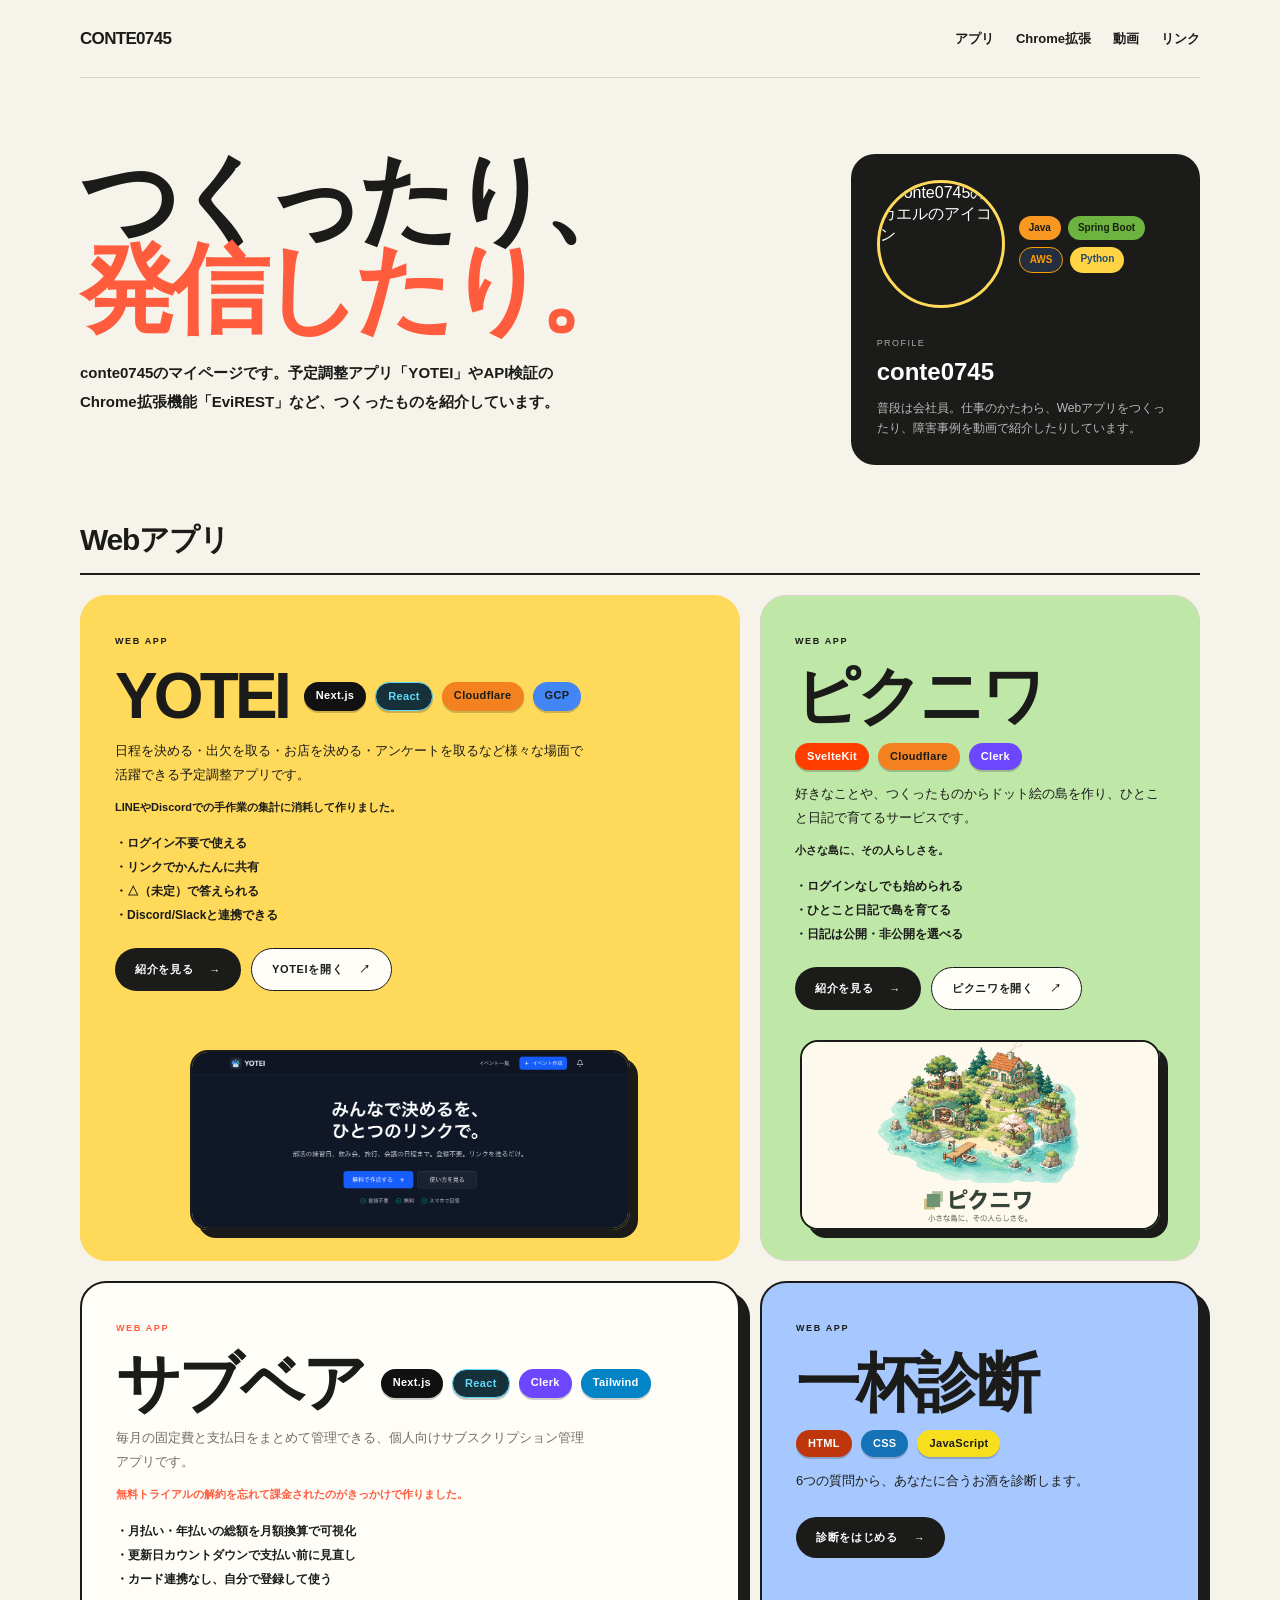
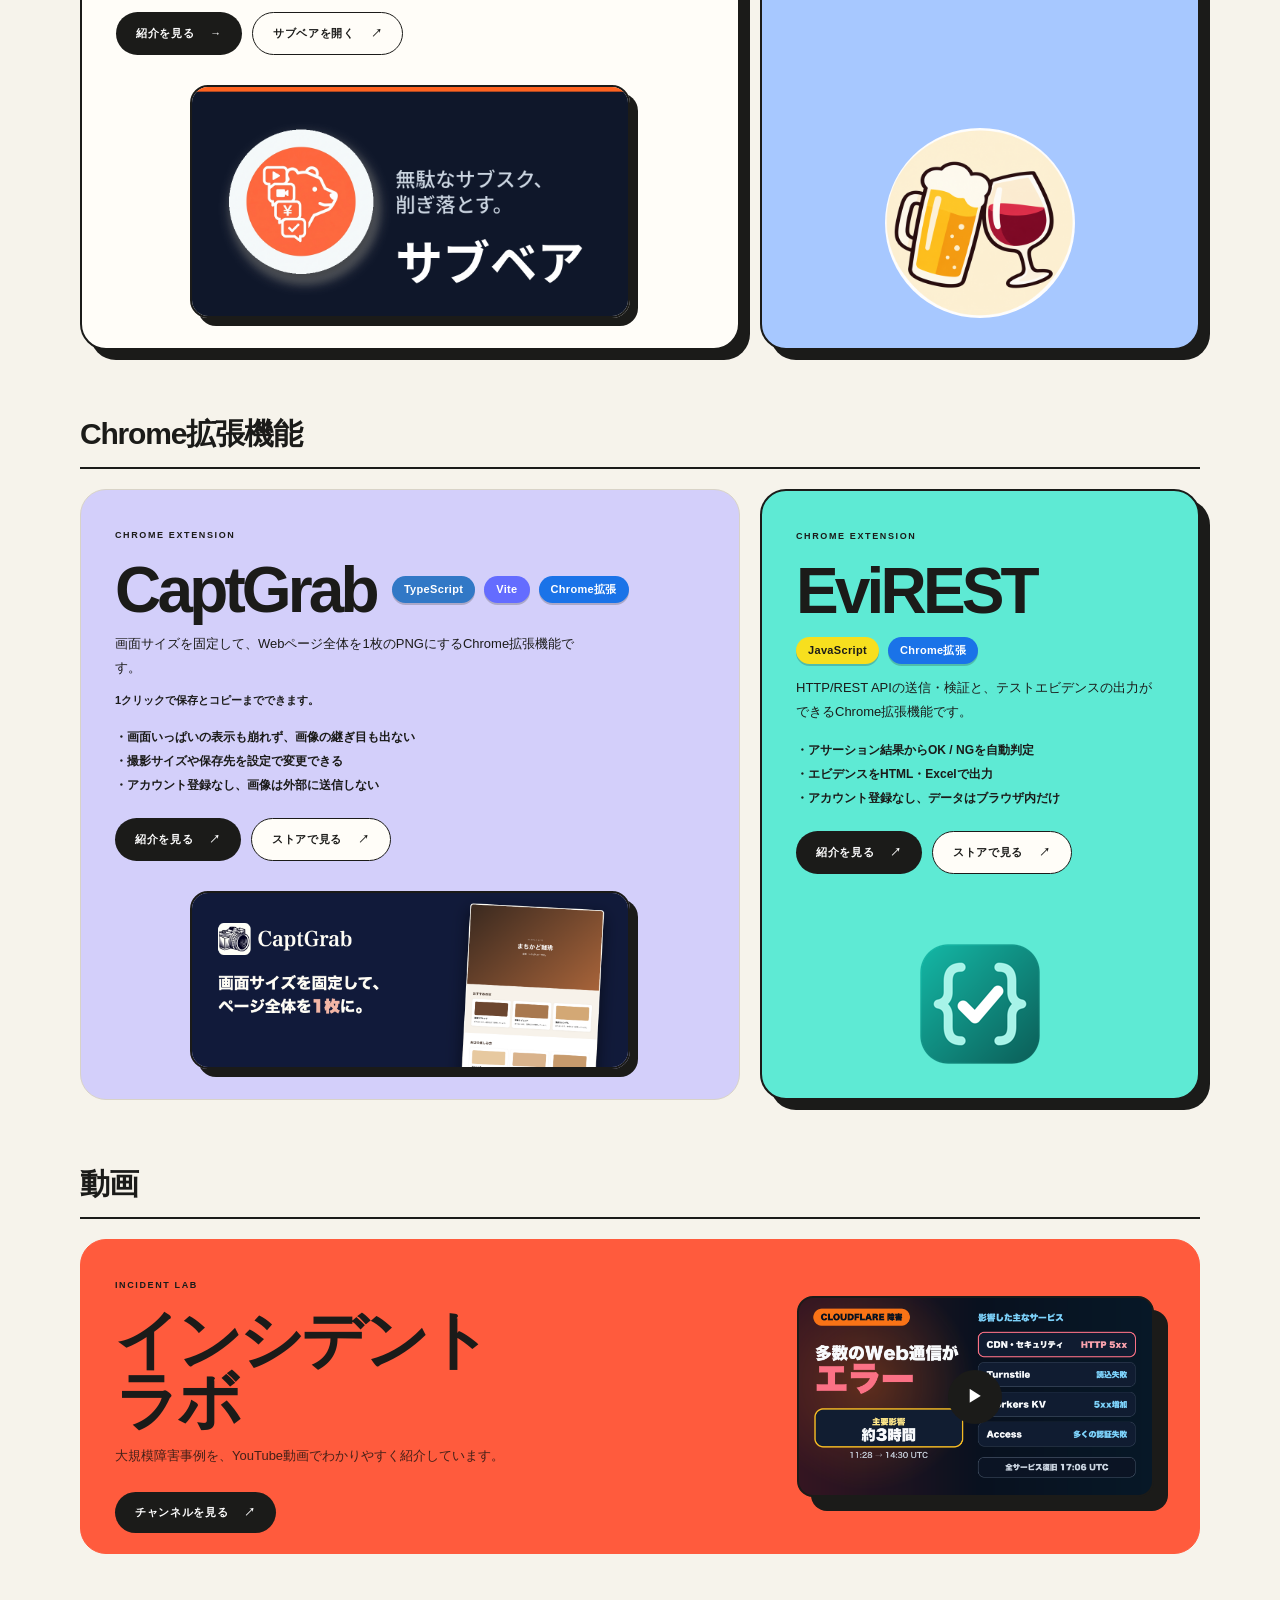
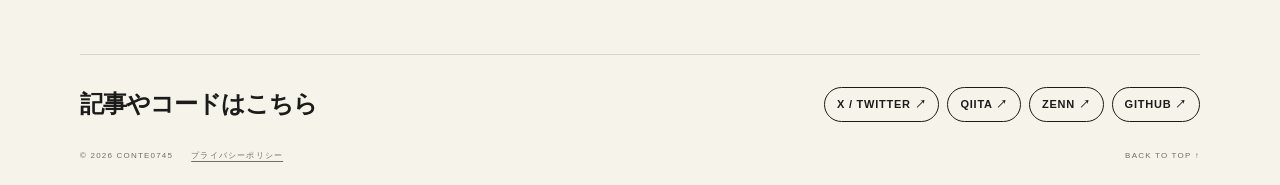
==== index.html @ ca1412e1 "トップページの再構成と紹介ページの追加 - カードを種類別に整理し、カードとバッジをWeb Componentsに変更 - YOTEIとピクニワの紹介ページを追加し、サブベアの紹介ページも書き直し -" ====
<!doctype html>
<html lang="ja">
  <head>
    <!-- Google tag (gtag.js) -->
    <script
      async
      src="https://www.googletagmanager.com/gtag/js?id=G-Y1E1E2FNE5"
    ></script>
    <script>
      window.dataLayer = window.dataLayer || [];
      function gtag() {
        dataLayer.push(arguments);
      }
      gtag("js", new Date());
      gtag("config", "G-Y1E1E2FNE5");
    </script>
    <meta charset="utf-8" />
    <meta name="viewport" content="width=device-width, initial-scale=1" />
    <meta
      name="description"
      content="conte0745のマイページ。予定調整アプリ「YOTEI」やAPI検証のChrome拡張機能「EviREST」など、つくったものを紹介します。"
    />
    <link rel="canonical" href="https://profile.shiftonton.net/" />
    <meta property="og:type" content="website" />
    <meta property="og:site_name" content="conte0745" />
    <meta property="og:locale" content="ja_JP" />
    <meta property="og:url" content="https://profile.shiftonton.net/" />
    <meta property="og:title" content="conte0745 — My Page" />
    <meta
      property="og:description"
      content="conte0745のマイページ。予定調整アプリ「YOTEI」やAPI検証のChrome拡張機能「EviREST」など、つくったものを紹介します。"
    />
    <meta
      property="og:image"
      content="https://profile.shiftonton.net/ogp-profile.png"
    />
    <meta property="og:image:width" content="1200" />
    <meta property="og:image:height" content="630" />
    <meta property="og:image:alt" content="conte0745のプロフィール" />
    <meta name="twitter:card" content="summary_large_image" />
    <link
      rel="icon"
      type="image/png"
      sizes="512x512"
      href="profile-favicon.png?v=20261002"
    />
    <link rel="apple-touch-icon" href="profile-favicon.png?v=20261002" />
    <title>conte0745 — My Page</title>
    <script src="components.js"></script>
    <style>
      :root {
        --bg: #f6f3eb;
        --ink: #1b1b19;
        --sub: #706e67;
        --line: #d8d3c7;
        --red: #ff5b3d;
        --yellow: #ffd95a;
        --blue: #a7c8ff;
        --white: #fffdf8;
        --orange: #ff5b3d;
      }
      * {
        box-sizing: border-box;
      }
      html {
        scroll-behavior: smooth;
      }
      body {
        margin: 0;
        background: var(--bg);
        color: var(--ink);
        font-family:
          Arial, "Hiragino Kaku Gothic ProN", "Yu Gothic", sans-serif;
      }
      a {
        color: inherit;
        text-decoration: none;
      }
      .page {
        width: min(1120px, calc(100% - 40px));
        margin: auto;
      }
      nav {
        height: 78px;
        display: flex;
        align-items: center;
        justify-content: space-between;
        border-bottom: 1px solid var(--line);
      }
      .logo {
        font-size: 17px;
        font-weight: 900;
        letter-spacing: -0.04em;
      }
      .logo i {
        color: var(--red);
        font-style: normal;
      }
      .links {
        display: flex;
        gap: 22px;
        font-size: 13px;
        font-weight: 700;
      }
      .links a:hover {
        color: var(--red);
      }
      .intro {
        display: grid;
        grid-template-columns: 1.35fr 0.65fr;
        gap: 45px;
        padding: 76px 0 55px;
      }
      h1 {
        margin: 0 0 25px;
        font-size: clamp(52px, 8vw, 98px);
        line-height: 0.92;
        letter-spacing: -0.075em;
      }
      h1 span {
        display: block;
        color: var(--red);
      }
      .intro-copy {
        max-width: 520px;
        margin: 0;
        font-size: 15px;
        line-height: 1.9;
        font-weight: 600;
      }
      .profile-card {
        align-self: end;
        padding: 26px;
        background: var(--ink);
        color: white;
        border-radius: 24px;
      }
      .profile-head {
        display: flex;
        align-items: center;
        gap: 14px;
        margin-bottom: 24px;
      }
      .profile-icon {
        display: block;
        flex: 0 0 auto;
        width: 128px;
        aspect-ratio: 1;
        object-fit: cover;
        border: 3px solid var(--yellow);
        border-radius: 50%;
      }
      .profile-card small {
        font-size: 9px;
        letter-spacing: 0.16em;
        color: #aaa;
      }
      .profile-card h2 {
        margin: 8px 0 12px;
        font-size: 24px;
      }
      .profile-card p {
        margin: 0;
        color: #bbb;
        font-size: 12px;
        line-height: 1.7;
      }
      .profile-tech {
        display: flex;
        gap: 7px;
        flex-wrap: wrap;
      }
      .cards {
        display: grid;
        grid-template-columns: 1.2fr 0.8fr;
        gap: 20px;
        padding-bottom: 100px;
      }
      .section-title {
        grid-column: 1 / -1;
        display: flex;
        align-items: baseline;
        gap: 14px;
        flex-wrap: wrap;
        margin-top: 44px;
        padding-bottom: 12px;
        border-bottom: 2px solid var(--ink);
      }
      .section-title:first-child {
        margin-top: 0;
      }
      .section-title h2 {
        margin: 0;
        font-size: clamp(22px, 3vw, 30px);
        letter-spacing: -0.04em;
      }
      .section-title span {
        color: var(--sub);
        font-size: 12px;
        font-weight: 800;
      }
      .card {
        position: relative;
        overflow: hidden;
        border: 1px solid var(--line);
        border-radius: 26px;
        background: var(--white);
      }
      .card-content {
        padding: 34px;
      }
      product-card:not(:defined) {
        display: block;
        padding: 34px;
        background: var(--white);
        border: 1px solid var(--line);
        border-radius: 26px;
      }
      tech-badge:not(:defined) {
        margin-right: 6px;
        font-size: 11px;
        font-weight: 700;
      }
      product-card[color] p {
        color: var(--ink);
      }
      [slot="image"] {
        display: block;
      }
      .kind {
        font-size: 9px;
        font-weight: 900;
        letter-spacing: 0.18em;
      }
      .card h2,
      product-card h2 {
        margin: 18px 0 12px;
        font-size: clamp(34px, 5vw, 64px);
        line-height: 0.95;
        letter-spacing: -0.06em;
      }
      .card p,
      product-card p {
        max-width: 470px;
        margin: 0;
        color: var(--sub);
        font-size: 13px;
        line-height: 1.85;
      }
      product-card h2 {
        margin: 0;
      }
      .button {
        display: inline-flex;
        align-items: center;
        gap: 16px;
        margin-top: 24px;
        padding: 13px 20px;
        background: var(--ink);
        color: white;
        border-radius: 99px;
        font-size: 11px;
        font-weight: 800;
        letter-spacing: 0.06em;
        transition: background 0.15s;
      }
      .button:hover {
        background: var(--red);
      }
      .button-sub {
        background: var(--white);
        color: var(--ink);
        border: 1px solid var(--ink);
        margin-left: 8px;
      }
      [slot="actions"].button {
        margin: 0;
      }
      .button-sub:hover {
        background: var(--ink);
        color: white;
      }
      .card-shot {
        display: block;
        width: 95%;
        margin: 0 auto;
        max-width: 440px;
        border: 2px solid var(--ink);
        border-radius: 18px;
        box-shadow: 8px 8px 0 var(--ink);
      }
      .youtube-card {
        grid-column: 1 / -1;
        display: grid;
        grid-template-columns: 1.2fr 0.8fr;
        align-items: center;
        background: var(--red);
        border-color: var(--red);
      }
      .youtube-card .card-content {
        position: relative;
        z-index: 2;
        padding-bottom: 20px;
      }
      .youtube-card p {
        color: #442018;
      }
      .video-window {
        position: relative;
        display: block;
        width: 80%;
        margin: 34px auto;
        aspect-ratio: 16/9;
        background: var(--ink);
        border: 2px solid var(--ink);
        border-radius: 16px;
        box-shadow: 14px 14px 0 var(--ink);
        overflow: hidden;
      }
      .video-window img {
        display: block;
        width: 100%;
        height: 100%;
        object-fit: cover;
        transition: transform 0.2s;
      }
      .video-window::after {
        content: "▶";
        position: absolute;
        inset: 50% auto auto 50%;
        display: grid;
        place-items: center;
        width: 54px;
        aspect-ratio: 1;
        background: var(--ink);
        color: white;
        border-radius: 50%;
        font-size: 17px;
        transform: translate(-50%, -50%);
      }
      .video-window:hover img {
        transform: scale(1.04);
      }
      product-card .project-note {
        margin-top: 10px;
        color: var(--ink);
        font-size: 11px;
        font-weight: 800;
      }
      .feature-list {
        display: grid;
        gap: 7px;
        margin: 18px 0 0;
        padding: 0;
        list-style: none;
      }
      .feature-list li {
        font-size: 12px;
        font-weight: 700;
      }
      .feature-list li::before {
        content: "・";
      }
      .card-art {
        display: block;
        width: min(100%, 190px);
        height: auto;
        aspect-ratio: 1;
        object-fit: cover;
        margin: 0 auto;
        border-radius: 50%;
      }
      .card-art-icon {
        width: min(100%, 128px);
        border-radius: 0;
      }
      footer {
        padding: 32px 0 24px;
        border-top: 1px solid var(--line);
      }
      .footer-top {
        display: flex;
        justify-content: space-between;
        align-items: center;
        gap: 20px;
      }
      .footer-top p {
        margin: 0;
        font-size: 24px;
        font-weight: 900;
        letter-spacing: -0.04em;
        white-space: nowrap;
      }
      .socials {
        display: flex;
        justify-content: flex-end;
        gap: 8px;
        flex-wrap: wrap;
      }
      .socials a {
        padding: 9px 12px;
        border: 1px solid var(--ink);
        border-radius: 99px;
        font-size: 11px;
        font-weight: 900;
        letter-spacing: 0.07em;
      }
      .socials a:hover {
        background: var(--ink);
        color: white;
      }
      .copyright {
        display: flex;
        justify-content: space-between;
        align-items: center;
        gap: 20px;
        margin-top: 28px;
        color: var(--sub);
        font-size: 8px;
        letter-spacing: 0.15em;
      }
      .footer-meta {
        display: flex;
        align-items: center;
        gap: 18px;
      }
      .footer-meta a {
        text-decoration: underline;
        text-underline-offset: 3px;
      }
      .footer-meta a:hover {
        color: var(--ink);
      }
      @media (max-width: 760px) {
        .page {
          width: calc(100% - 26px);
        }
        nav {
          height: 68px;
        }
        .links {
          gap: 12px;
          font-size: 12px;
        }
        .intro {
          grid-template-columns: 1fr;
          padding-top: 60px;
        }
        .profile-card {
          width: 78%;
          margin-left: auto;
        }
        .cards {
          grid-template-columns: 1fr;
        }
        .youtube-card {
          grid-template-columns: 1fr;
        }
        .video-window {
          width: 86%;
          margin: 0 auto 34px;
        }
        .card-art {
          width: min(100%, 180px);
        }
        .footer-top {
          display: block;
        }
        .socials {
          justify-content: flex-start;
          margin-top: 18px;
        }
        .copyright {
          gap: 20px;
        }
      }
    </style>
  </head>
  <body>
    <nav class="page" aria-label="ページ内ナビゲーション">
      <a class="logo" href="#top">CONTE0745</a>
      <div class="links">
        <a href="#apps">アプリ</a>
        <a href="#extensions">Chrome拡張</a>
        <a href="#video">動画</a>
        <a href="#links">リンク</a>
      </div>
    </nav>

    <header class="intro page" id="top">
      <div>
        <h1>つくったり、<span>発信したり。</span></h1>
        <p class="intro-copy">
          conte0745のマイページです。予定調整アプリ「YOTEI」やAPI検証のChrome拡張機能「EviREST」など、つくったものを紹介しています。
        </p>
      </div>
      <aside class="profile-card">
        <div class="profile-head">
          <img
            class="profile-icon"
            src="profile-icon.webp"
            alt="conte0745のカエルのアイコン"
          />
          <div class="profile-tech" aria-label="使用技術">
            <tech-badge size="small" tech="java">Java</tech-badge>
            <tech-badge size="small" tech="spring">Spring Boot</tech-badge>
            <tech-badge size="small" tech="aws">AWS</tech-badge>
            <tech-badge size="small" tech="python">Python</tech-badge>
          </div>
        </div>
        <small>PROFILE</small>
        <h2>conte0745</h2>
        <p>
          普段は会社員。仕事のかたわら、Webアプリをつくったり、障害事例を動画で紹介したりしています。
        </p>
      </aside>
    </header>

    <main class="cards page">
      <div class="section-title" id="apps">
        <h2>Webアプリ</h2>
      </div>

      <!-- YOTEI CARD -->
      <product-card id="yotei" color="yellow">
        <span slot="kind" class="kind">WEB APP</span>
        <h2 slot="title">YOTEI</h2>
        <tech-badge slot="tech" tech="next">Next.js</tech-badge>
        <tech-badge slot="tech" tech="react">React</tech-badge>
        <tech-badge slot="tech" tech="cloudflare">Cloudflare</tech-badge>
        <tech-badge slot="tech" tech="gcp">GCP</tech-badge>
        <p>
          日程を決める・出欠を取る・お店を決める・アンケートを取るなど様々な場面で活躍できる予定調整アプリです。
        </p>
        <p class="project-note">
          LINEやDiscordでの手作業の集計に消耗して作りました。
        </p>
        <ul class="feature-list">
          <li>ログイン不要で使える</li>
          <li>リンクでかんたんに共有</li>
          <li>△（未定）で答えられる</li>
          <li>Discord/Slackと連携できる</li>
        </ul>
        <a slot="actions" class="button" href="yotei/index.html"
          >紹介を見る <span>→</span></a
        >
        <a slot="actions"
          class="button button-sub"
          href="https://yotei.shiftonton.net/"
          target="_blank"
          rel="noopener noreferrer"
          >YOTEIを開く <span>↗</span></a
        >
        <a slot="image"
          href="yotei/index.html"
          aria-label="YOTEIの紹介ページを見る"
        >
          <img
            class="card-shot"
            src="yotei/yotei-screen.png"
            alt="YOTEIの実際のトップ画面"
          />
        </a>
      </product-card>

      <!-- PIKNIWA CARD -->
      <product-card id="pikniwa" color="green">
        <span slot="kind" class="kind">WEB APP</span>
        <h2 slot="title">ピクニワ</h2>
        <tech-badge slot="tech" tech="svelte">SvelteKit</tech-badge>
        <tech-badge slot="tech" tech="cloudflare">Cloudflare</tech-badge>
        <tech-badge slot="tech" tech="clerk">Clerk</tech-badge>
        <p>
          好きなことや、つくったものからドット絵の島を作り、ひとこと日記で育てるサービスです。
        </p>
        <p class="project-note">小さな島に、その人らしさを。</p>
        <ul class="feature-list">
          <li>ログインなしでも始められる</li>
          <li>ひとこと日記で島を育てる</li>
          <li>日記は公開・非公開を選べる</li>
        </ul>
        <a slot="actions" class="button" href="pikniwa/index.html"
          >紹介を見る <span>→</span></a
        >
        <a slot="actions"
          class="button button-sub"
          href="https://pikniwa.shiftonton.net/"
          target="_blank"
          rel="noopener noreferrer"
          >ピクニワを開く <span>↗</span></a
        >
        <a slot="image" href="pikniwa/index.html" aria-label="ピクニワの紹介ページを見る">
            <img
              class="card-shot"
              src="pikniwa/pikniwa-ogp.png"
              alt="緑と小さな家のあるドット絵の島と、ピクニワの名前"
              loading="lazy"
            />
          </a>
      </product-card>

      <!-- SUBBEAR CARD -->
      <product-card id="subbear" outlined>
        <span slot="kind" class="kind" style="color: var(--orange)">WEB APP</span>
        <h2 slot="title">サブベア</h2>
        <tech-badge slot="tech" tech="next">Next.js</tech-badge>
        <tech-badge slot="tech" tech="react">React</tech-badge>
        <tech-badge slot="tech" tech="clerk">Clerk</tech-badge>
        <tech-badge slot="tech" tech="tailwind">Tailwind</tech-badge>
        <p>
          毎月の固定費と支払日をまとめて管理できる、個人向けサブスクリプション管理アプリです。
        </p>
        <p class="project-note" style="color: var(--orange)">
          無料トライアルの解約を忘れて課金されたのがきっかけで作りました。
        </p>
        <ul class="feature-list">
          <li>月払い・年払いの総額を月額換算で可視化</li>
          <li>更新日カウントダウンで支払い前に見直し</li>
          <li>カード連携なし、自分で登録して使う</li>
        </ul>
        <a slot="actions" class="button" href="subbear/index.html"
          >紹介を見る <span>→</span></a
        >
        <a slot="actions"
          class="button button-sub"
          href="https://subbare.shiftonton.net/lp"
          target="_blank"
          rel="noopener noreferrer"
          >サブベアを開く <span>↗</span></a
        >
        <a slot="image" href="subbear/index.html" aria-label="サブベアの紹介ページを見る">
            <img
              class="card-shot"
              src="subbear/subbear-thumbnail.png"
              alt="無駄なサブスク、削ぎ落とす。サブベア"
            />
          </a>
      </product-card>

      <product-card color="blue" outlined>
        <span slot="kind" class="kind">WEB APP</span>
        <h2 slot="title">一杯診断</h2>
        <tech-badge slot="tech" tech="html">HTML</tech-badge>
        <tech-badge slot="tech" tech="css">CSS</tech-badge>
        <tech-badge slot="tech" tech="javascript">JavaScript</tech-badge>
        <p>6つの質問から、あなたに合うお酒を診断します。</p>
        <a slot="actions" class="button" href="drink-diagnosis/index.html"
          >診断をはじめる <span>→</span></a
        >
        <a slot="image"
          href="drink-diagnosis/index.html"
          aria-label="一杯診断をはじめる"
        >
          <img
            class="card-art"
            src="drink-diagnosis/ippai-favicon.png"
            alt="ビールとワインを描いた一杯診断のアイコン"
            width="512"
            height="512"
            loading="lazy"
          />
        </a>
      </product-card>

      <div class="section-title" id="extensions">
        <h2>Chrome拡張機能</h2>
      </div>

      <!-- CAPTGRAB CARD -->
      <product-card id="captgrab" color="lavender">
        <span slot="kind" class="kind">CHROME EXTENSION</span>
        <h2 slot="title">CaptGrab</h2>
        <tech-badge slot="tech" tech="typescript">TypeScript</tech-badge>
        <tech-badge slot="tech" tech="vite">Vite</tech-badge>
        <tech-badge slot="tech" tech="chrome">Chrome拡張</tech-badge>
        <p>
          画面サイズを固定して、Webページ全体を1枚のPNGにするChrome拡張機能です。
        </p>
        <p class="project-note">1クリックで保存とコピーまでできます。</p>
        <ul class="feature-list">
          <li>画面いっぱいの表示も崩れず、画像の継ぎ目も出ない</li>
          <li>撮影サイズや保存先を設定で変更できる</li>
          <li>アカウント登録なし、画像は外部に送信しない</li>
        </ul>
        <a slot="actions"
          class="button"
          href="https://captgrab.shiftonton.net/"
          target="_blank"
          rel="noopener noreferrer"
          >紹介を見る <span>↗</span></a
        >
        <a slot="actions"
          class="button button-sub"
          href="https://chromewebstore.google.com/detail/lanhcfgmjnbbalhiljdhcleahpineilm"
          target="_blank"
          rel="noopener noreferrer"
          >ストアで見る <span>↗</span></a
        >
        <a slot="image"
            href="https://captgrab.shiftonton.net/"
            target="_blank"
            rel="noopener noreferrer"
            aria-label="CaptGrabの紹介ページを見る"
          >
            <img
              class="card-shot"
              src="captgrab/captgrab-marquee.png"
              alt="画面サイズを固定して、ページ全体を1枚に。CaptGrab"
              loading="lazy"
            />
          </a>
      </product-card>

      <!-- EVIREST CARD -->
      <product-card id="evirest" color="mint" outlined>
        <span slot="kind" class="kind">CHROME EXTENSION</span>
        <h2 slot="title">EviREST</h2>
        <tech-badge slot="tech" tech="javascript">JavaScript</tech-badge>
        <tech-badge slot="tech" tech="chrome">Chrome拡張</tech-badge>
        <p>
          HTTP/REST
          APIの送信・検証と、テストエビデンスの出力ができるChrome拡張機能です。
        </p>
        <ul class="feature-list">
          <li>アサーション結果からOK / NGを自動判定</li>
          <li>エビデンスをHTML・Excelで出力</li>
          <li>アカウント登録なし、データはブラウザ内だけ</li>
        </ul>
        <a slot="actions"
          class="button"
          href="https://evirest.shiftonton.net/"
          target="_blank"
          rel="noopener noreferrer"
          >紹介を見る <span>↗</span></a
        >
        <a slot="actions"
          class="button button-sub"
          href="https://chromewebstore.google.com/detail/evirest-api-tester/edocmaemplpnhjpfnoenibkoopfndgaa"
          target="_blank"
          rel="noopener noreferrer"
          >ストアで見る <span>↗</span></a
        >
        <a slot="image"
          href="https://evirest.shiftonton.net/"
          target="_blank"
          rel="noopener noreferrer"
          aria-label="EviRESTの紹介ページを見る"
        >
          <img
            class="card-art card-art-icon"
            src="evirest/evirest-icon.png"
            alt="波括弧とチェックマークを描いたEviRESTのアイコン"
            width="128"
            height="128"
            loading="lazy"
          />
        </a>
      </product-card>

      <div class="section-title" id="video">
        <h2>動画</h2>
      </div>

      <!-- INCIDENT LAB CARD -->
      <section class="card youtube-card" id="youtube">
        <div class="card-content">
          <span class="kind">INCIDENT LAB</span>
          <h2>インシデント<br />ラボ</h2>
          <p>大規模障害事例を、YouTube動画でわかりやすく紹介しています。</p>
          <a
            class="button"
            href="https://www.youtube.com/@%E3%82%A4%E3%83%B3%E3%82%B7%E3%83%87%E3%83%B3%E3%83%88%E3%83%A9%E3%83%9C"
            target="_blank"
            rel="noopener noreferrer"
            >チャンネルを見る <span>↗</span></a
        >
        </div>
        <a
          class="video-window"
          href="https://www.youtube.com/@%E3%82%A4%E3%83%B3%E3%82%B7%E3%83%87%E3%83%B3%E3%83%88%E3%83%A9%E3%83%9C"
          target="_blank"
          rel="noopener noreferrer"
          aria-label="インシデントラボのチャンネルを見る"
        >
          <img
            src="incident-lab/youtube-thumbnail.png"
            alt="Cloudflare障害を60秒解説の動画サムネイル"
            loading="lazy"
          />
        </a>
      </section>
    </main>

    <footer class="page" id="links">
      <div class="footer-top">
        <p>記事やコードはこちら</p>
        <div class="socials">
          <a
            href="https://x.com/cal301983"
            target="_blank"
            rel="noopener noreferrer"
            >X / TWITTER ↗</a
        >
          <a
            href="https://qiita.com/conte0745"
            target="_blank"
            rel="noopener noreferrer"
            >QIITA ↗</a
        >
          <a
            href="https://zenn.dev/conte0745"
            target="_blank"
            rel="noopener noreferrer"
            >ZENN ↗</a
        >
          <a
            href="https://github.com/conte0745"
            target="_blank"
            rel="noopener noreferrer"
            >GITHUB ↗</a
        >
        </div>
      </div>
      <div class="copyright">
        <div class="footer-meta">
          <span>© 2026 CONTE0745</span>
          <a href="privacy.html">プライバシーポリシー</a>
        </div>
        <a href="#top">BACK TO TOP ↑</a>
      </div>
    </footer>
  </body>
</html>
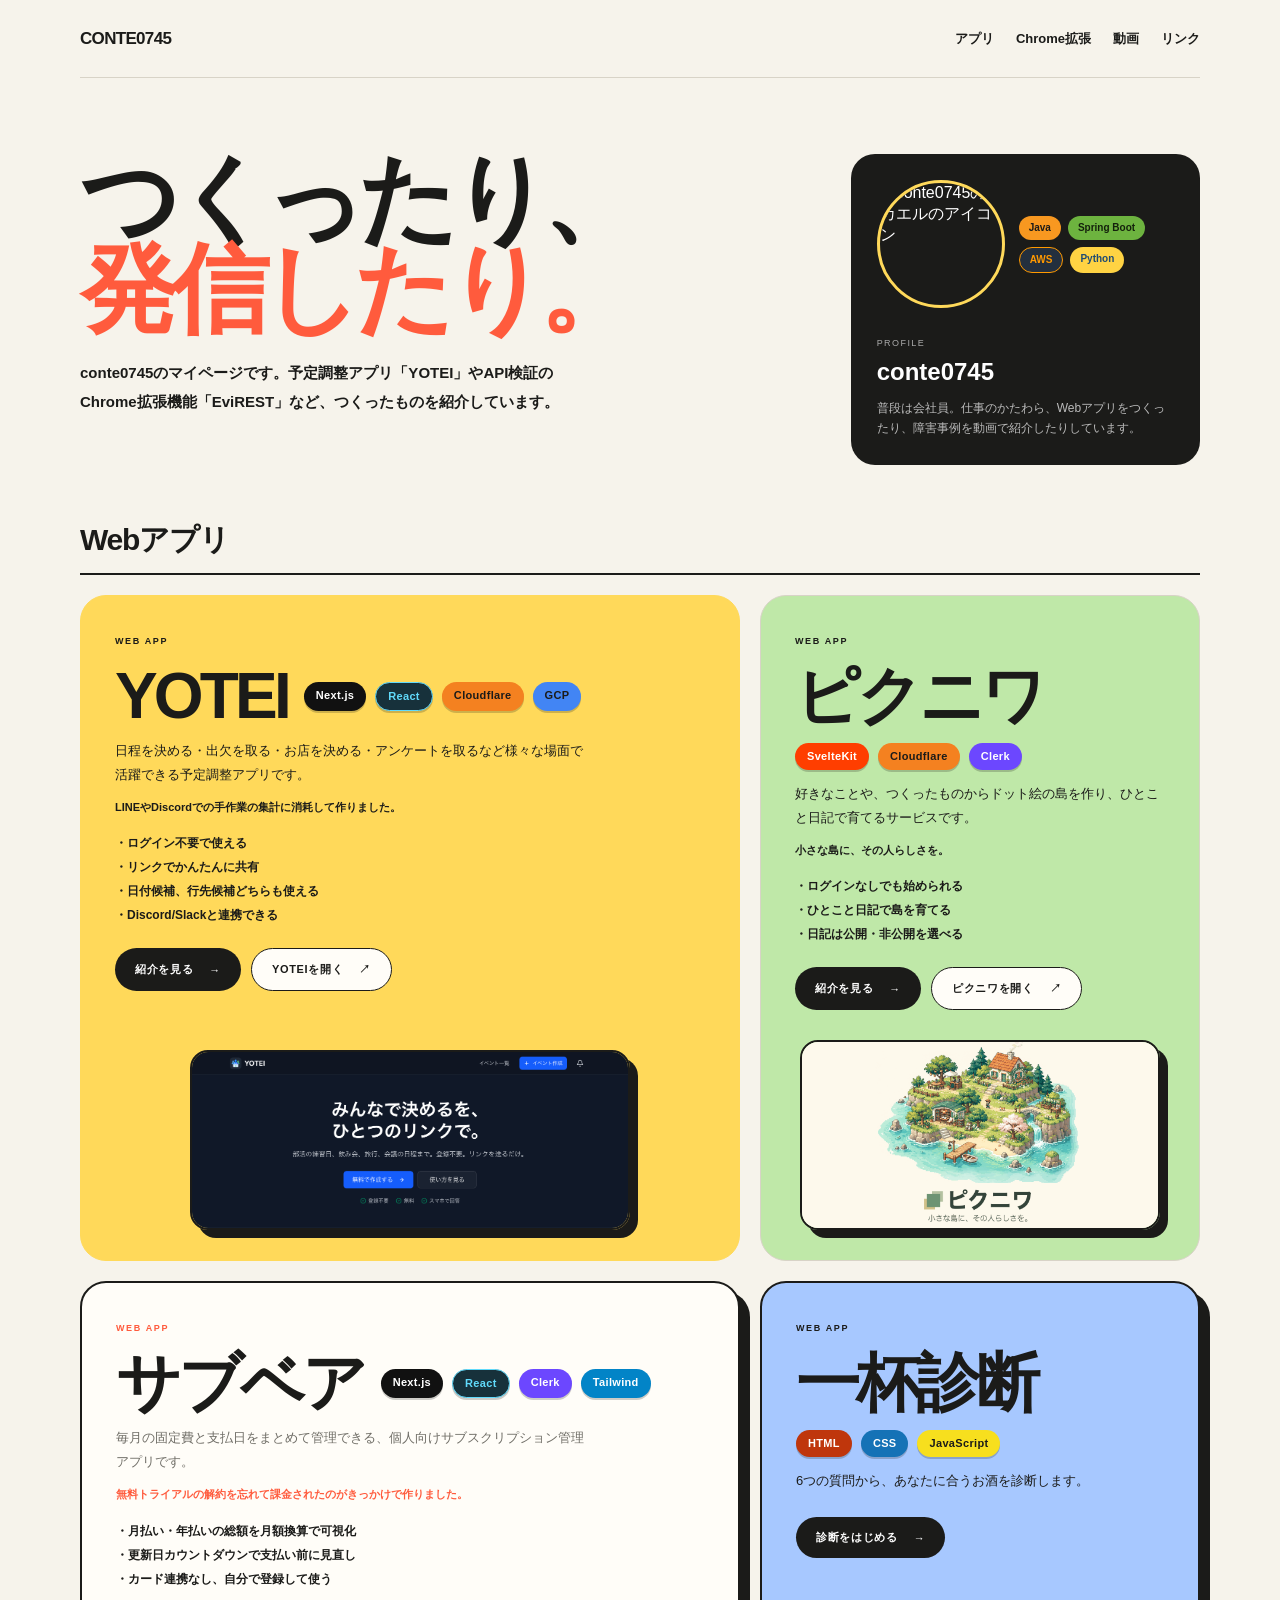
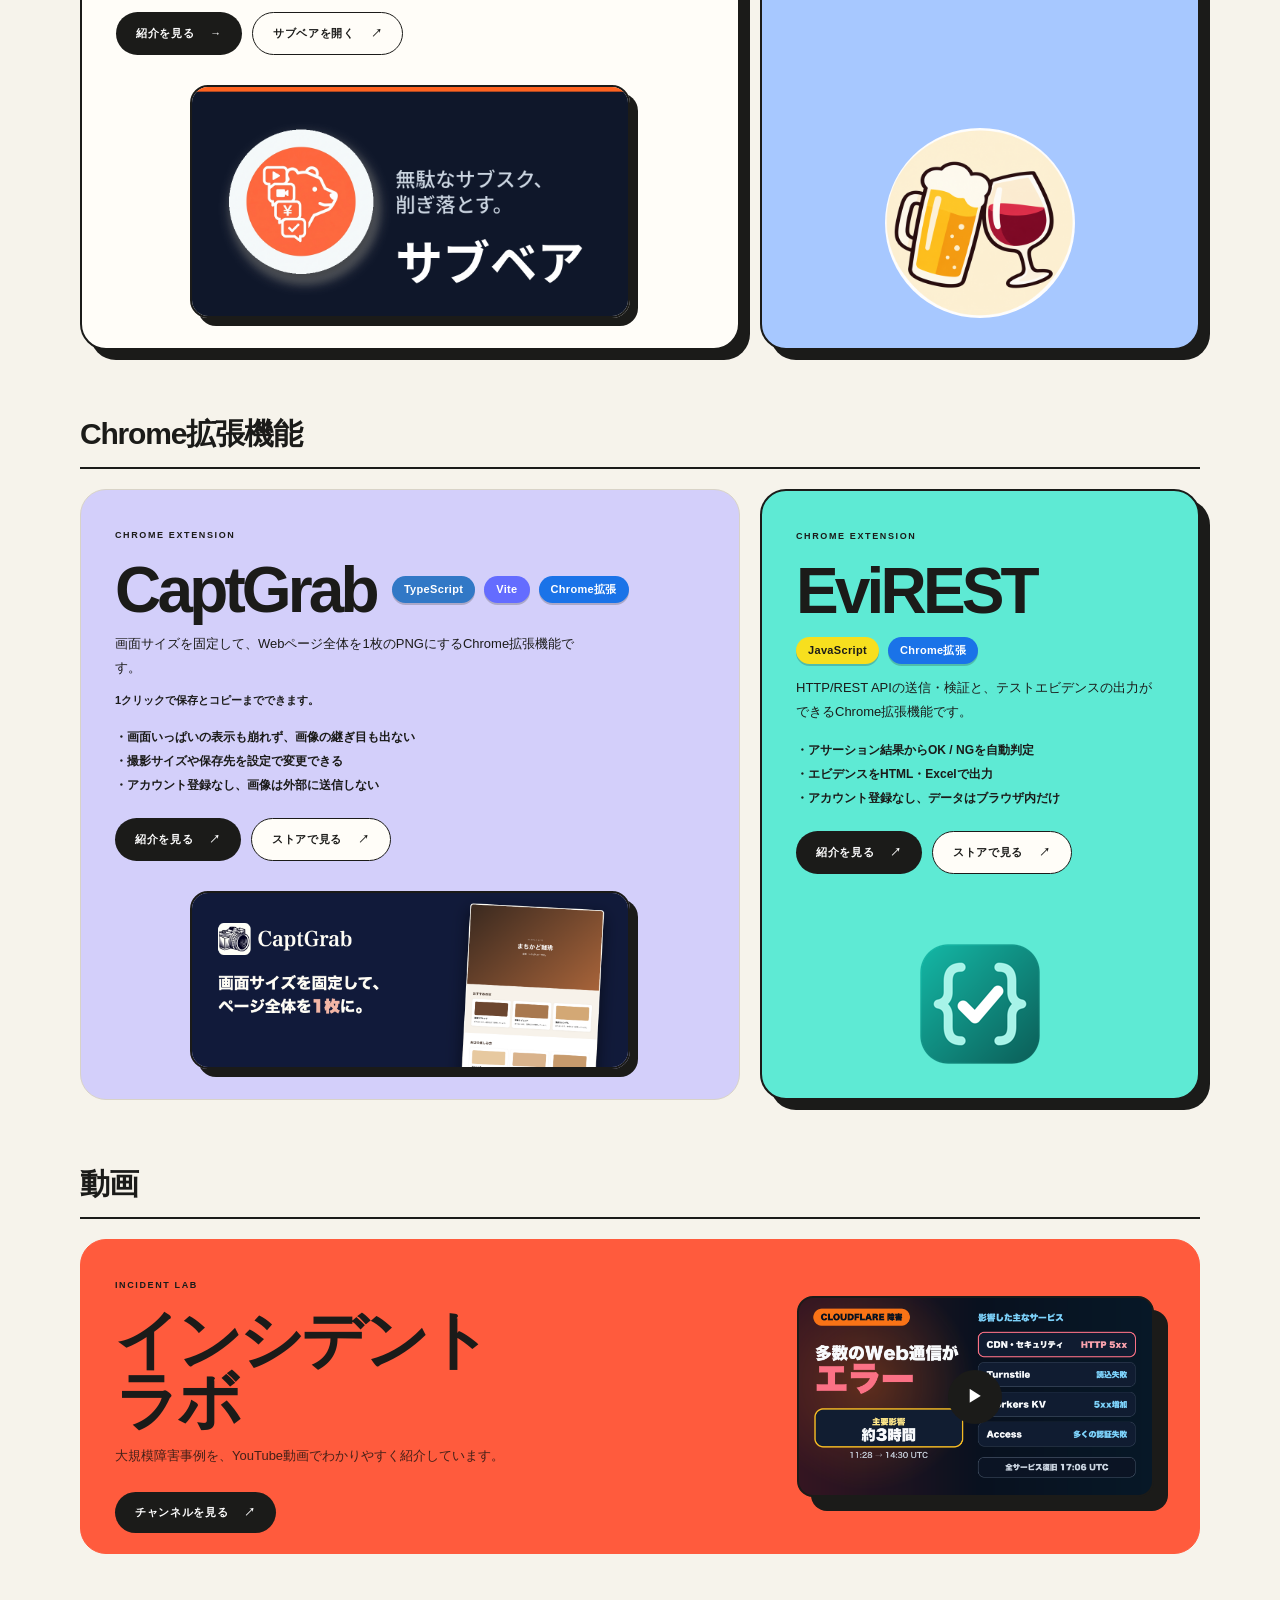
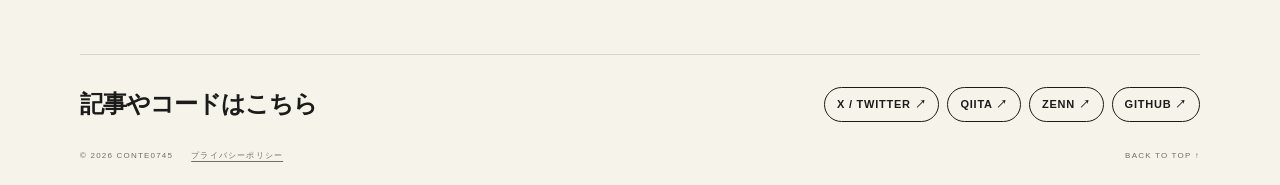
==== commit 8c3b1de9: "yoteiのキャッチコピー変更" ====
--- a/index.html
+++ b/index.html
@@ -538,20 +538,22 @@
         <ul class="feature-list">
           <li>ログイン不要で使える</li>
           <li>リンクでかんたんに共有</li>
-          <li>△（未定）で答えられる</li>
+          <li>日付候補、行先候補どちらも使える</li>
           <li>Discord/Slackと連携できる</li>
         </ul>
         <a slot="actions" class="button" href="yotei/index.html"
           >紹介を見る <span>→</span></a
         >
-        <a slot="actions"
+        <a
+          slot="actions"
           class="button button-sub"
           href="https://yotei.shiftonton.net/"
           target="_blank"
           rel="noopener noreferrer"
           >YOTEIを開く <span>↗</span></a
         >
-        <a slot="image"
+        <a
+          slot="image"
           href="yotei/index.html"
           aria-label="YOTEIの紹介ページを見る"
         >
@@ -582,26 +584,33 @@
         <a slot="actions" class="button" href="pikniwa/index.html"
           >紹介を見る <span>→</span></a
         >
-        <a slot="actions"
+        <a
+          slot="actions"
           class="button button-sub"
           href="https://pikniwa.shiftonton.net/"
           target="_blank"
           rel="noopener noreferrer"
           >ピクニワを開く <span>↗</span></a
         >
-        <a slot="image" href="pikniwa/index.html" aria-label="ピクニワの紹介ページを見る">
-            <img
-              class="card-shot"
-              src="pikniwa/pikniwa-ogp.png"
-              alt="緑と小さな家のあるドット絵の島と、ピクニワの名前"
-              loading="lazy"
-            />
-          </a>
+        <a
+          slot="image"
+          href="pikniwa/index.html"
+          aria-label="ピクニワの紹介ページを見る"
+        >
+          <img
+            class="card-shot"
+            src="pikniwa/pikniwa-ogp.png"
+            alt="緑と小さな家のあるドット絵の島と、ピクニワの名前"
+            loading="lazy"
+          />
+        </a>
       </product-card>
 
       <!-- SUBBEAR CARD -->
       <product-card id="subbear" outlined>
-        <span slot="kind" class="kind" style="color: var(--orange)">WEB APP</span>
+        <span slot="kind" class="kind" style="color: var(--orange)"
+          >WEB APP</span
+        >
         <h2 slot="title">サブベア</h2>
         <tech-badge slot="tech" tech="next">Next.js</tech-badge>
         <tech-badge slot="tech" tech="react">React</tech-badge>
@@ -621,20 +630,25 @@
         <a slot="actions" class="button" href="subbear/index.html"
           >紹介を見る <span>→</span></a
         >
-        <a slot="actions"
+        <a
+          slot="actions"
           class="button button-sub"
           href="https://subbare.shiftonton.net/lp"
           target="_blank"
           rel="noopener noreferrer"
           >サブベアを開く <span>↗</span></a
         >
-        <a slot="image" href="subbear/index.html" aria-label="サブベアの紹介ページを見る">
-            <img
-              class="card-shot"
-              src="subbear/subbear-thumbnail.png"
-              alt="無駄なサブスク、削ぎ落とす。サブベア"
-            />
-          </a>
+        <a
+          slot="image"
+          href="subbear/index.html"
+          aria-label="サブベアの紹介ページを見る"
+        >
+          <img
+            class="card-shot"
+            src="subbear/subbear-thumbnail.png"
+            alt="無駄なサブスク、削ぎ落とす。サブベア"
+          />
+        </a>
       </product-card>
 
       <product-card color="blue" outlined>
@@ -647,7 +661,8 @@
         <a slot="actions" class="button" href="drink-diagnosis/index.html"
           >診断をはじめる <span>→</span></a
         >
-        <a slot="image"
+        <a
+          slot="image"
           href="drink-diagnosis/index.html"
           aria-label="一杯診断をはじめる"
         >
@@ -682,33 +697,36 @@
           <li>撮影サイズや保存先を設定で変更できる</li>
           <li>アカウント登録なし、画像は外部に送信しない</li>
         </ul>
-        <a slot="actions"
+        <a
+          slot="actions"
           class="button"
           href="https://captgrab.shiftonton.net/"
           target="_blank"
           rel="noopener noreferrer"
           >紹介を見る <span>↗</span></a
         >
-        <a slot="actions"
+        <a
+          slot="actions"
           class="button button-sub"
           href="https://chromewebstore.google.com/detail/lanhcfgmjnbbalhiljdhcleahpineilm"
           target="_blank"
           rel="noopener noreferrer"
           >ストアで見る <span>↗</span></a
         >
-        <a slot="image"
-            href="https://captgrab.shiftonton.net/"
-            target="_blank"
-            rel="noopener noreferrer"
-            aria-label="CaptGrabの紹介ページを見る"
-          >
-            <img
-              class="card-shot"
-              src="captgrab/captgrab-marquee.png"
-              alt="画面サイズを固定して、ページ全体を1枚に。CaptGrab"
-              loading="lazy"
-            />
-          </a>
+        <a
+          slot="image"
+          href="https://captgrab.shiftonton.net/"
+          target="_blank"
+          rel="noopener noreferrer"
+          aria-label="CaptGrabの紹介ページを見る"
+        >
+          <img
+            class="card-shot"
+            src="captgrab/captgrab-marquee.png"
+            alt="画面サイズを固定して、ページ全体を1枚に。CaptGrab"
+            loading="lazy"
+          />
+        </a>
       </product-card>
 
       <!-- EVIREST CARD -->
@@ -726,21 +744,24 @@
           <li>エビデンスをHTML・Excelで出力</li>
           <li>アカウント登録なし、データはブラウザ内だけ</li>
         </ul>
-        <a slot="actions"
+        <a
+          slot="actions"
           class="button"
           href="https://evirest.shiftonton.net/"
           target="_blank"
           rel="noopener noreferrer"
           >紹介を見る <span>↗</span></a
         >
-        <a slot="actions"
+        <a
+          slot="actions"
           class="button button-sub"
           href="https://chromewebstore.google.com/detail/evirest-api-tester/edocmaemplpnhjpfnoenibkoopfndgaa"
           target="_blank"
           rel="noopener noreferrer"
           >ストアで見る <span>↗</span></a
         >
-        <a slot="image"
+        <a
+          slot="image"
           href="https://evirest.shiftonton.net/"
           target="_blank"
           rel="noopener noreferrer"
@@ -773,7 +794,7 @@
             target="_blank"
             rel="noopener noreferrer"
             >チャンネルを見る <span>↗</span></a
-        >
+          >
         </div>
         <a
           class="video-window"
@@ -800,25 +821,25 @@
             target="_blank"
             rel="noopener noreferrer"
             >X / TWITTER ↗</a
-        >
+          >
           <a
             href="https://qiita.com/conte0745"
             target="_blank"
             rel="noopener noreferrer"
             >QIITA ↗</a
-        >
+          >
           <a
             href="https://zenn.dev/conte0745"
             target="_blank"
             rel="noopener noreferrer"
             >ZENN ↗</a
-        >
+          >
           <a
             href="https://github.com/conte0745"
             target="_blank"
             rel="noopener noreferrer"
             >GITHUB ↗</a
-        >
+          >
         </div>
       </div>
       <div class="copyright">
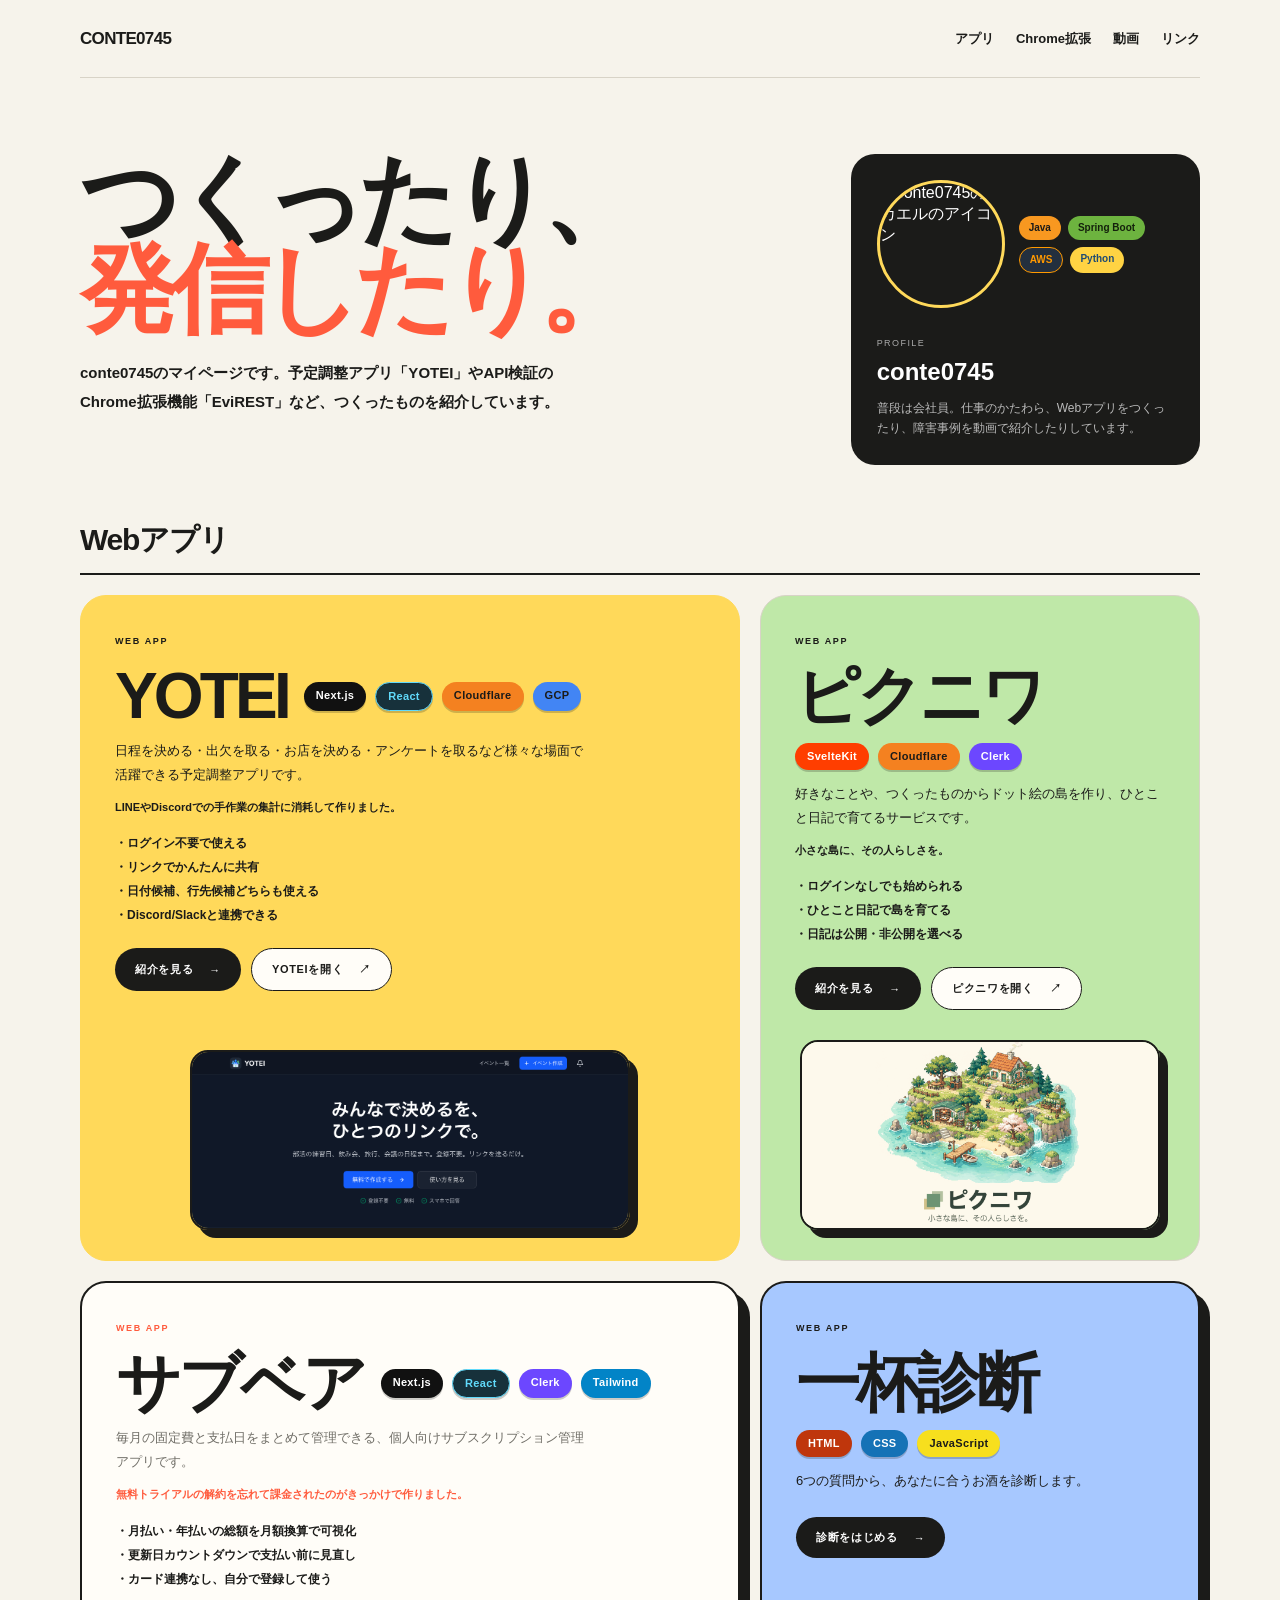
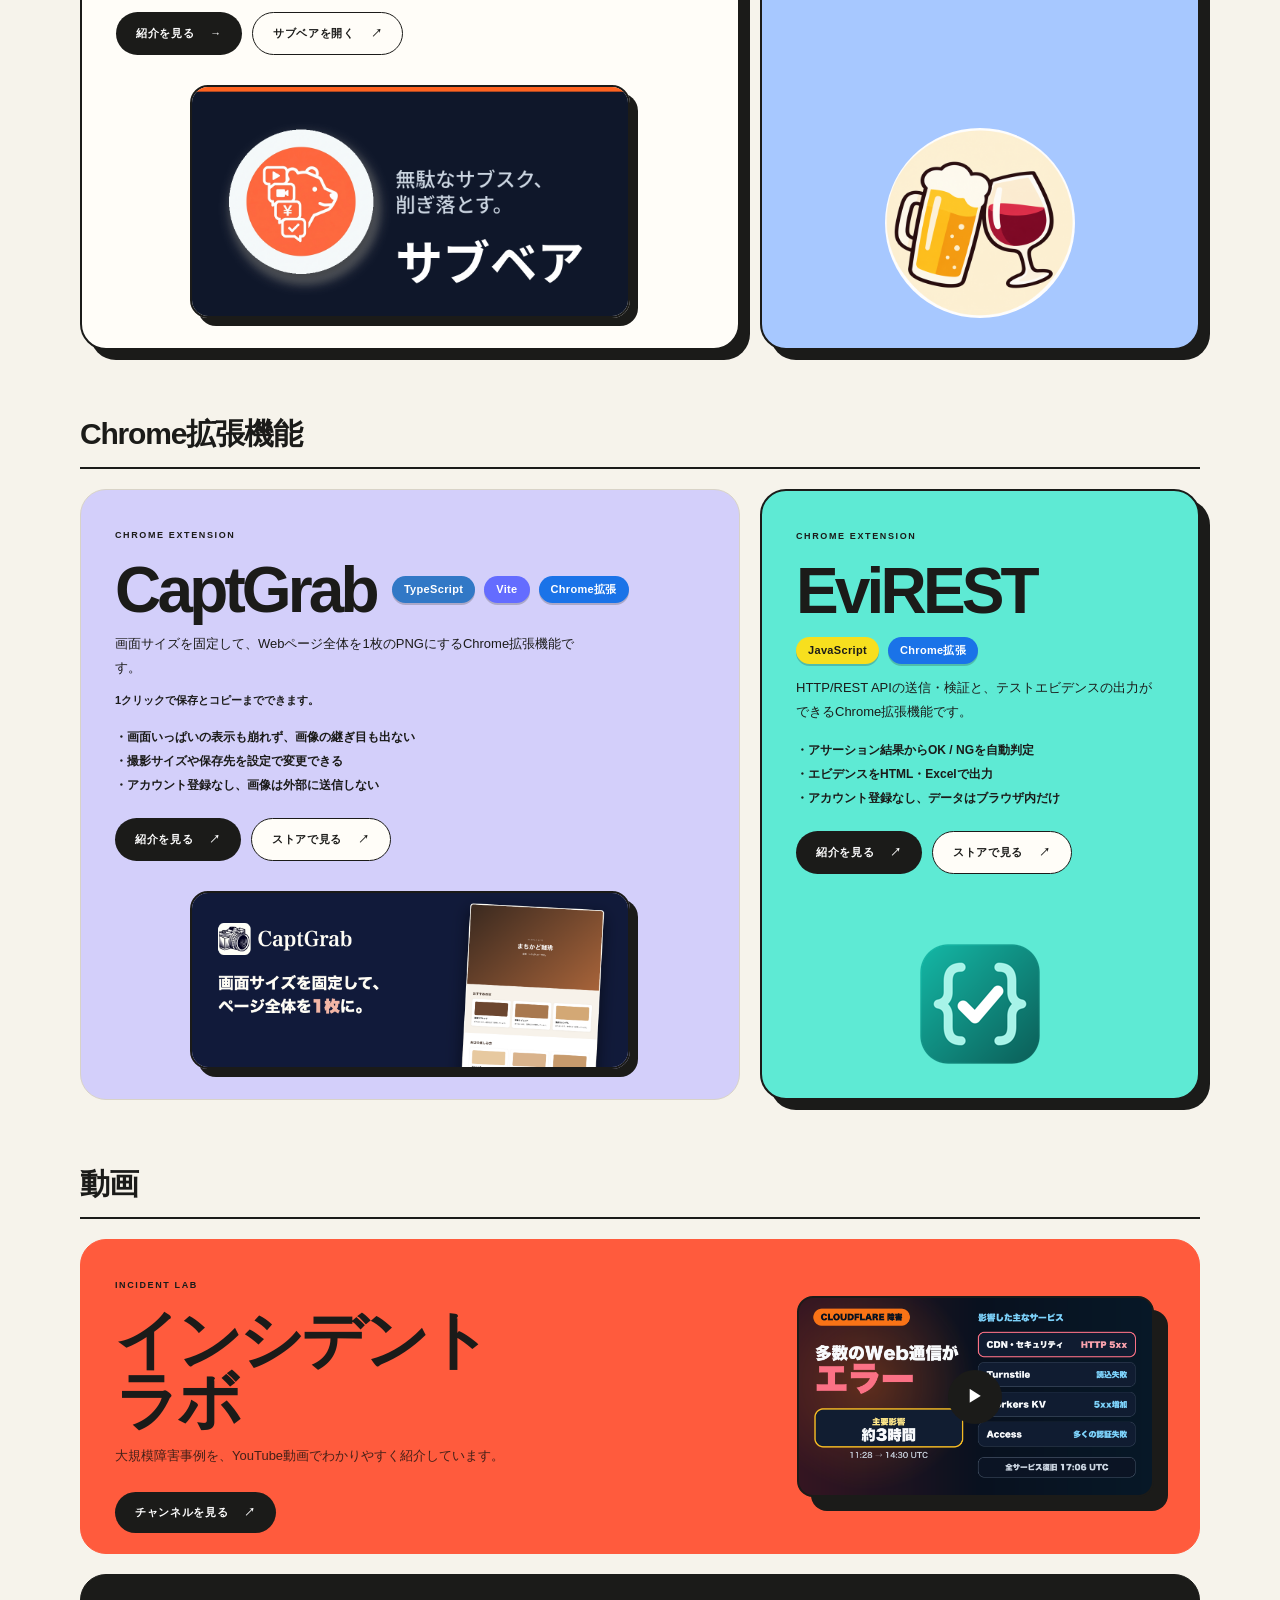
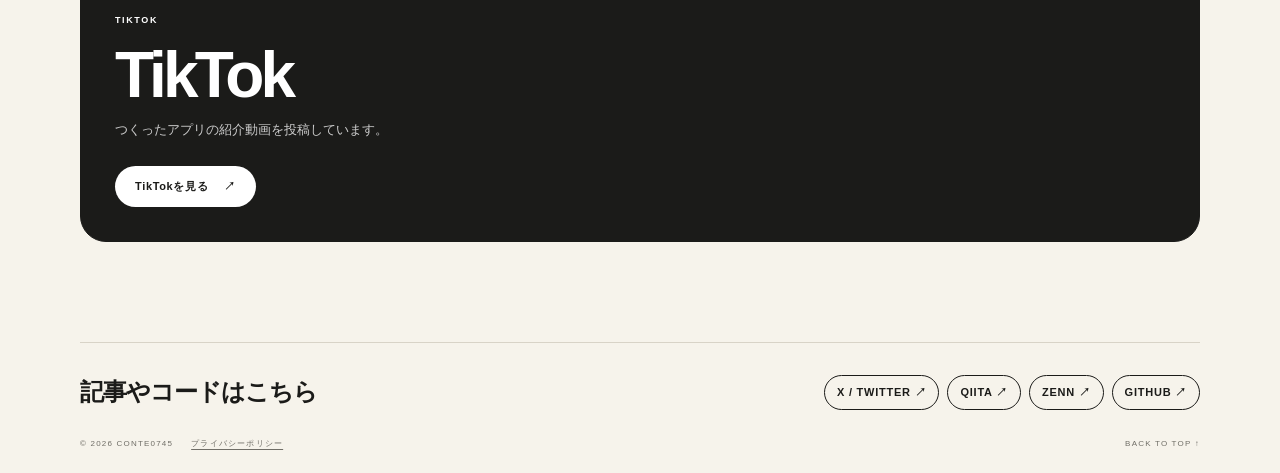
==== commit ae1d90b6: "動画セクションにTikTokを追加 Co-Authored-By: Claude Opus 5.5 <noreply@anthropic.com>" ====
--- a/index.html
+++ b/index.html
@@ -305,6 +305,23 @@
       .youtube-card p {
         color: #442018;
       }
+      .tiktok-card {
+        grid-column: 1 / -1;
+        background: var(--ink);
+        border-color: var(--ink);
+        color: white;
+      }
+      .tiktok-card p {
+        color: #ccc;
+      }
+      .tiktok-card .button {
+        background: white;
+        color: var(--ink);
+      }
+      .tiktok-card .button:hover {
+        background: var(--red);
+        color: white;
+      }
       .video-window {
         position: relative;
         display: block;
@@ -809,6 +826,22 @@
             loading="lazy"
           />
         </a>
+      </section>
+
+      <!-- TIKTOK CARD -->
+      <section class="card tiktok-card" id="tiktok">
+        <div class="card-content">
+          <span class="kind">TIKTOK</span>
+          <h2>TikTok</h2>
+          <p>つくったアプリの紹介動画を投稿しています。</p>
+          <a
+            class="button"
+            href="https://www.tiktok.com/@conte0745"
+            target="_blank"
+            rel="noopener noreferrer"
+            >TikTokを見る <span>↗</span></a
+          >
+        </div>
       </section>
     </main>
 
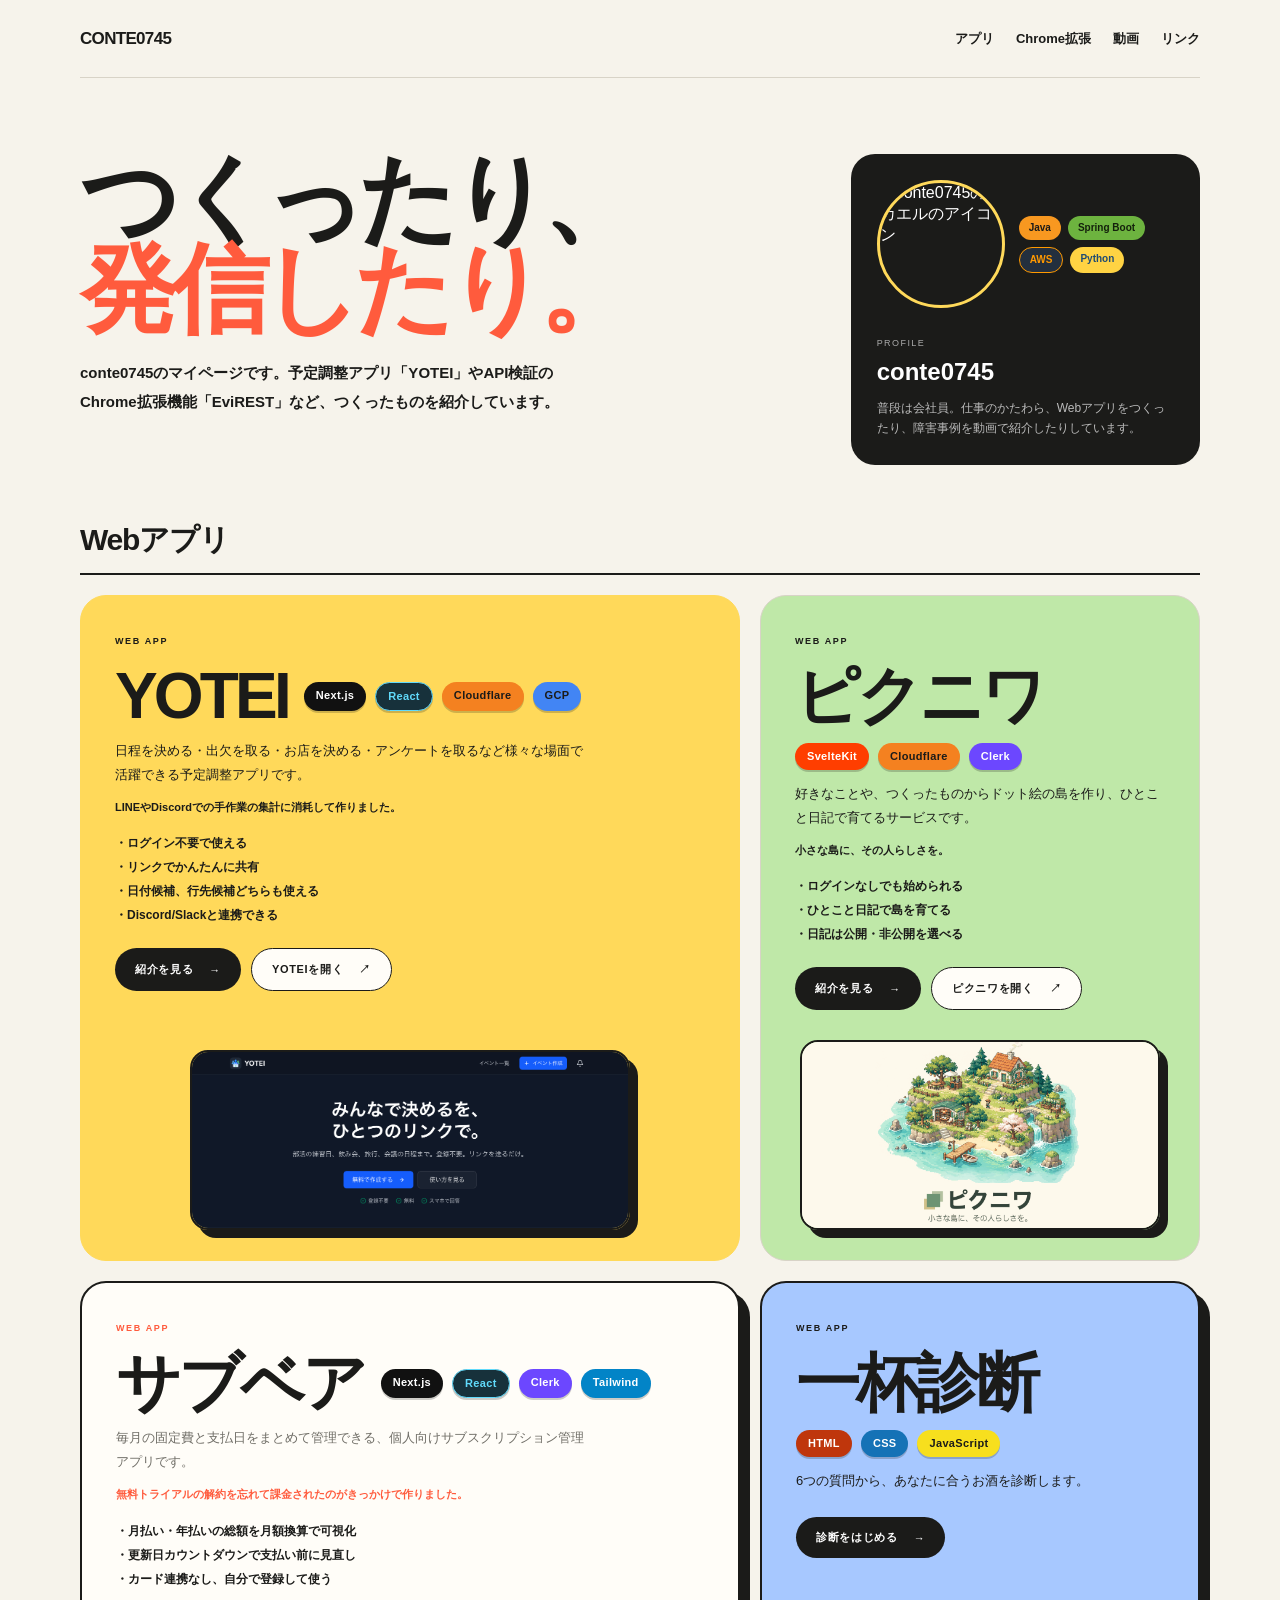
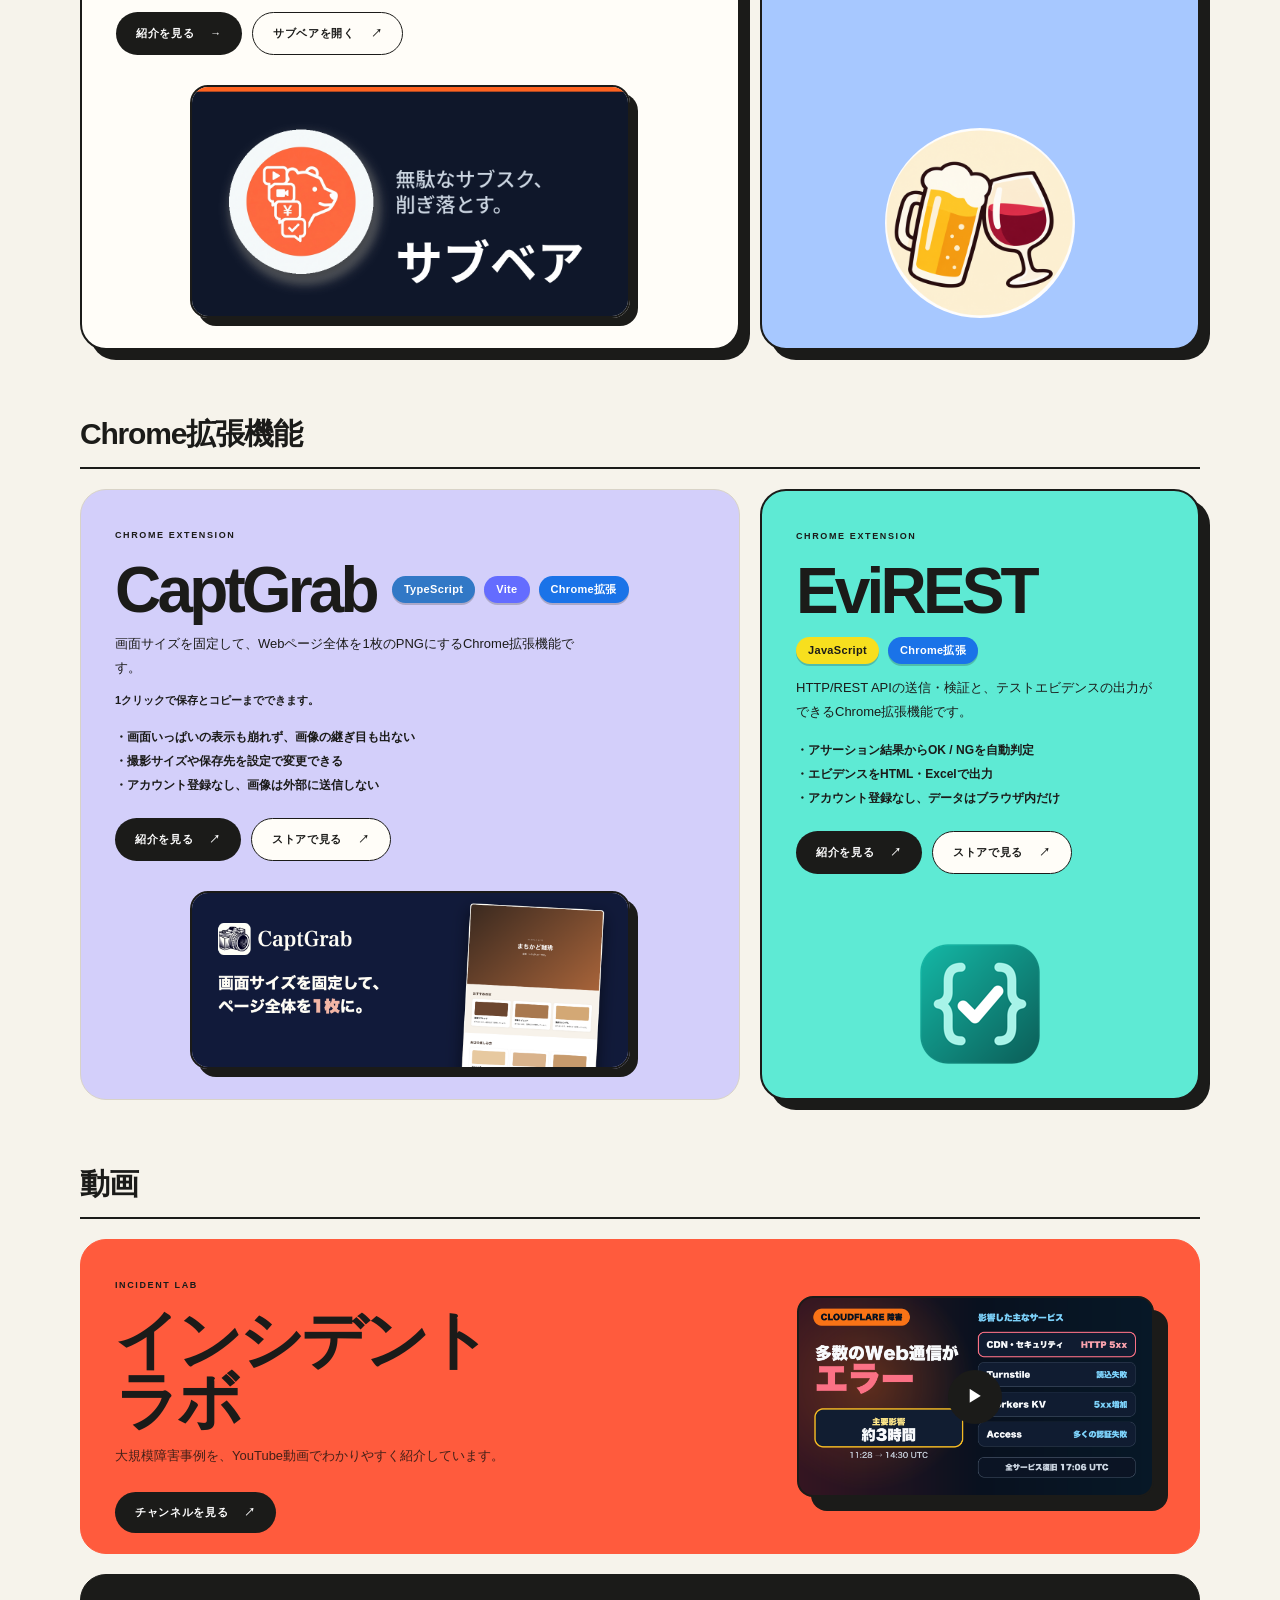
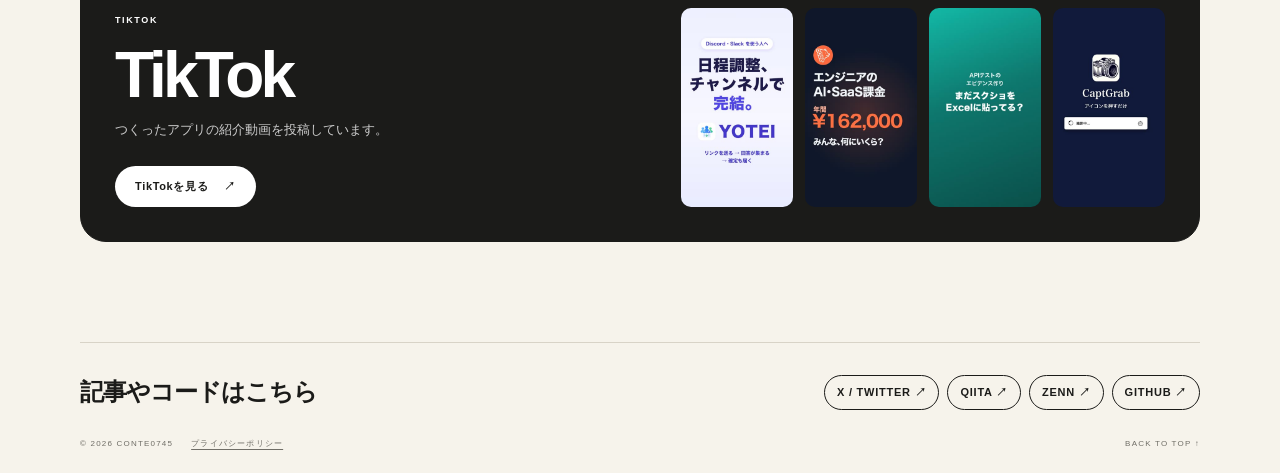
==== commit d85ab656: "TikTokカードにサムネイルを追加 Co-Authored-By: Claude Opus 5.5 <noreply@anthropic.com>" ====
--- a/index.html
+++ b/index.html
@@ -307,6 +307,9 @@
       }
       .tiktok-card {
         grid-column: 1 / -1;
+        display: grid;
+        grid-template-columns: 0.7fr 1.3fr;
+        align-items: center;
         background: var(--ink);
         border-color: var(--ink);
         color: white;
@@ -321,6 +324,26 @@
       .tiktok-card .button:hover {
         background: var(--red);
         color: white;
+      }
+      .tiktok-thumbs {
+        display: grid;
+        grid-template-columns: repeat(4, 112px);
+        justify-content: end;
+        gap: 12px;
+        padding: 30px 34px 30px 0;
+      }
+      .tiktok-thumbs a {
+        display: block;
+      }
+      .tiktok-thumbs img {
+        display: block;
+        width: 100%;
+        height: auto;
+        border-radius: 10px;
+        transition: transform 0.2s;
+      }
+      .tiktok-thumbs a:hover img {
+        transform: scale(1.03);
       }
       .video-window {
         position: relative;
@@ -470,8 +493,15 @@
         .cards {
           grid-template-columns: 1fr;
         }
-        .youtube-card {
+        .youtube-card,
+        .tiktok-card {
           grid-template-columns: 1fr;
+        }
+        .tiktok-thumbs {
+          grid-template-columns: repeat(4, minmax(0, 88px));
+          justify-content: start;
+          gap: 8px;
+          padding: 0 34px 34px;
         }
         .video-window {
           width: 86%;
@@ -841,6 +871,64 @@
             rel="noopener noreferrer"
             >TikTokを見る <span>↗</span></a
           >
+        </div>
+        <div class="tiktok-thumbs">
+          <a
+            href="https://www.tiktok.com/@conte0745"
+            target="_blank"
+            rel="noopener noreferrer"
+            aria-label="TikTokで見る"
+          >
+            <img
+              src="tiktok/yotei.jpg"
+              alt="日程調整、チャンネルで完結。YOTEIの動画"
+              width="360"
+              height="640"
+              loading="lazy"
+            />
+          </a>
+          <a
+            href="https://www.tiktok.com/@conte0745"
+            target="_blank"
+            rel="noopener noreferrer"
+            aria-label="TikTokで見る"
+          >
+            <img
+              src="tiktok/subbear.jpg"
+              alt="エンジニアのAI・SaaS課金を集計するサブベアの動画"
+              width="360"
+              height="640"
+              loading="lazy"
+            />
+          </a>
+          <a
+            href="https://www.tiktok.com/@conte0745"
+            target="_blank"
+            rel="noopener noreferrer"
+            aria-label="TikTokで見る"
+          >
+            <img
+              src="tiktok/evirest.jpg"
+              alt="APIテストのエビデンス作りを紹介するEviRESTの動画"
+              width="360"
+              height="640"
+              loading="lazy"
+            />
+          </a>
+          <a
+            href="https://www.tiktok.com/@conte0745"
+            target="_blank"
+            rel="noopener noreferrer"
+            aria-label="TikTokで見る"
+          >
+            <img
+              src="tiktok/captgrab.jpg"
+              alt="アイコンを押すだけで撮影するCaptGrabの動画"
+              width="360"
+              height="640"
+              loading="lazy"
+            />
+          </a>
         </div>
       </section>
     </main>
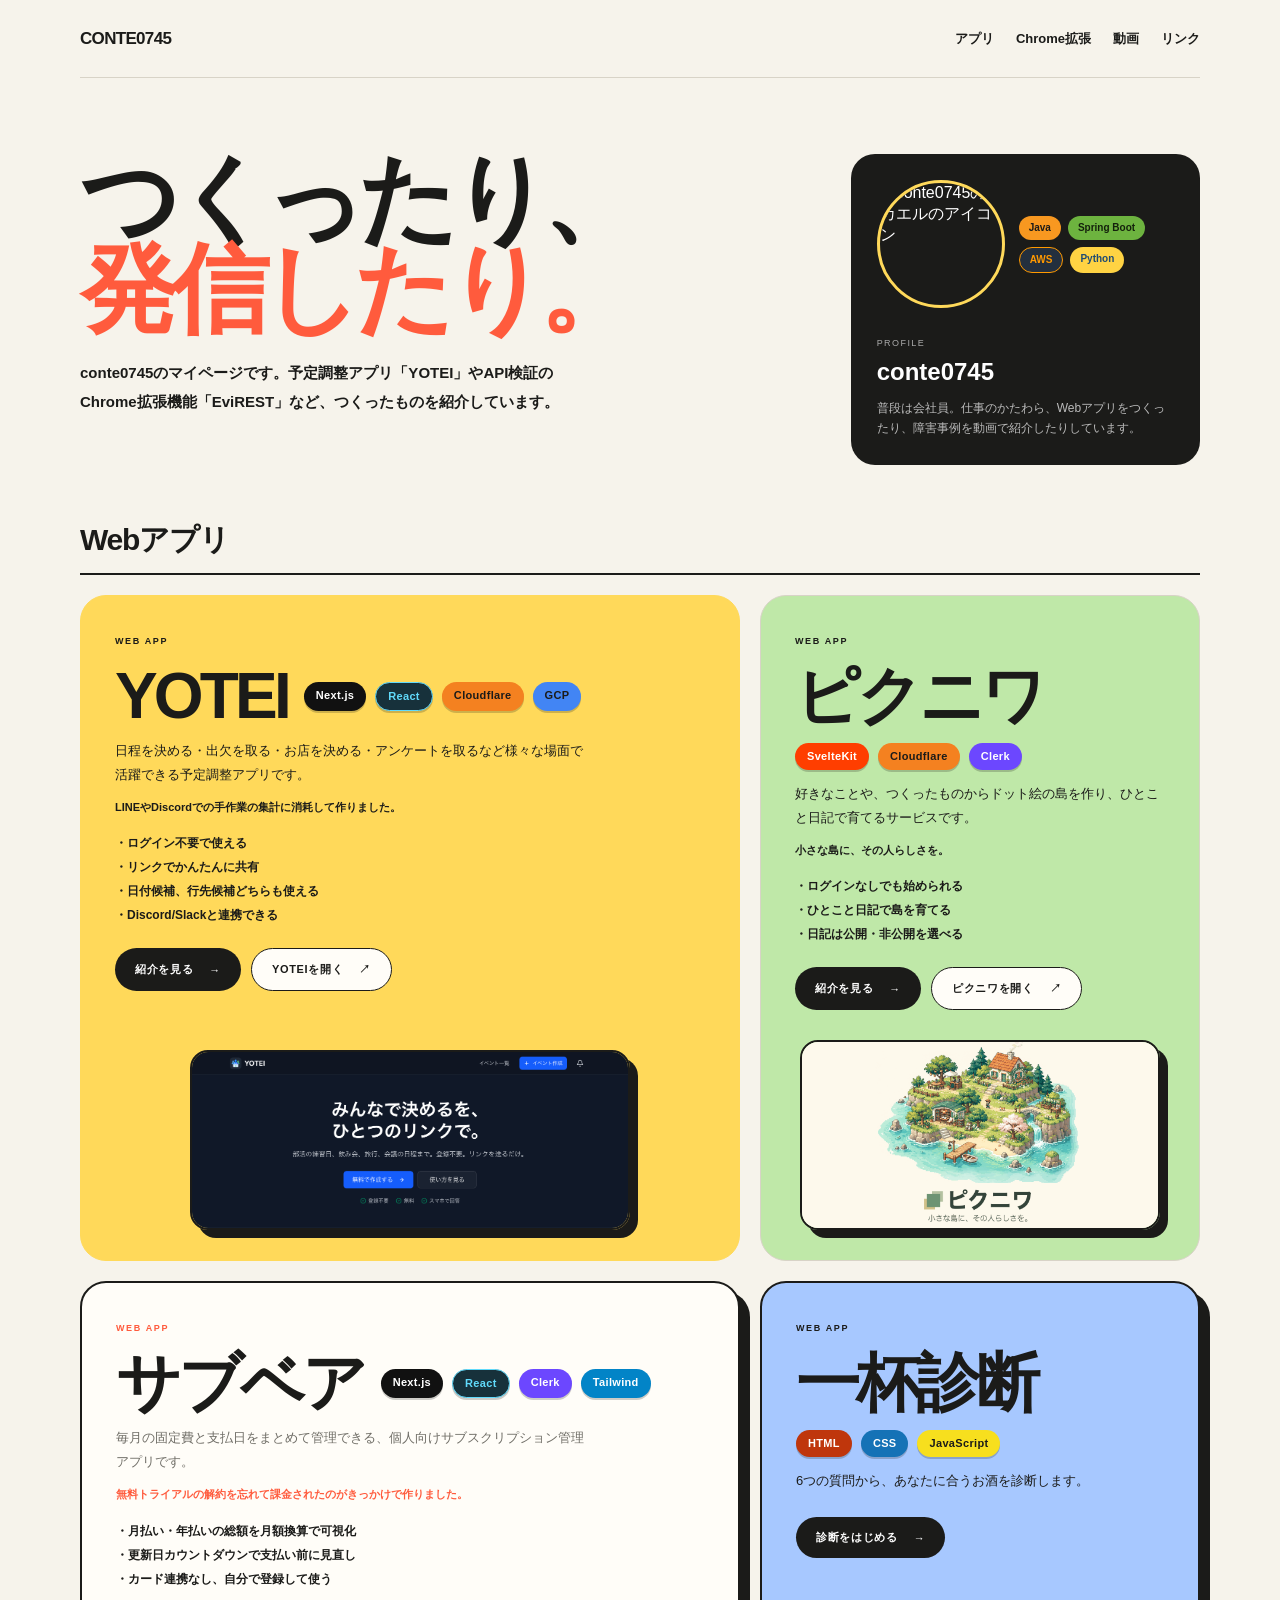
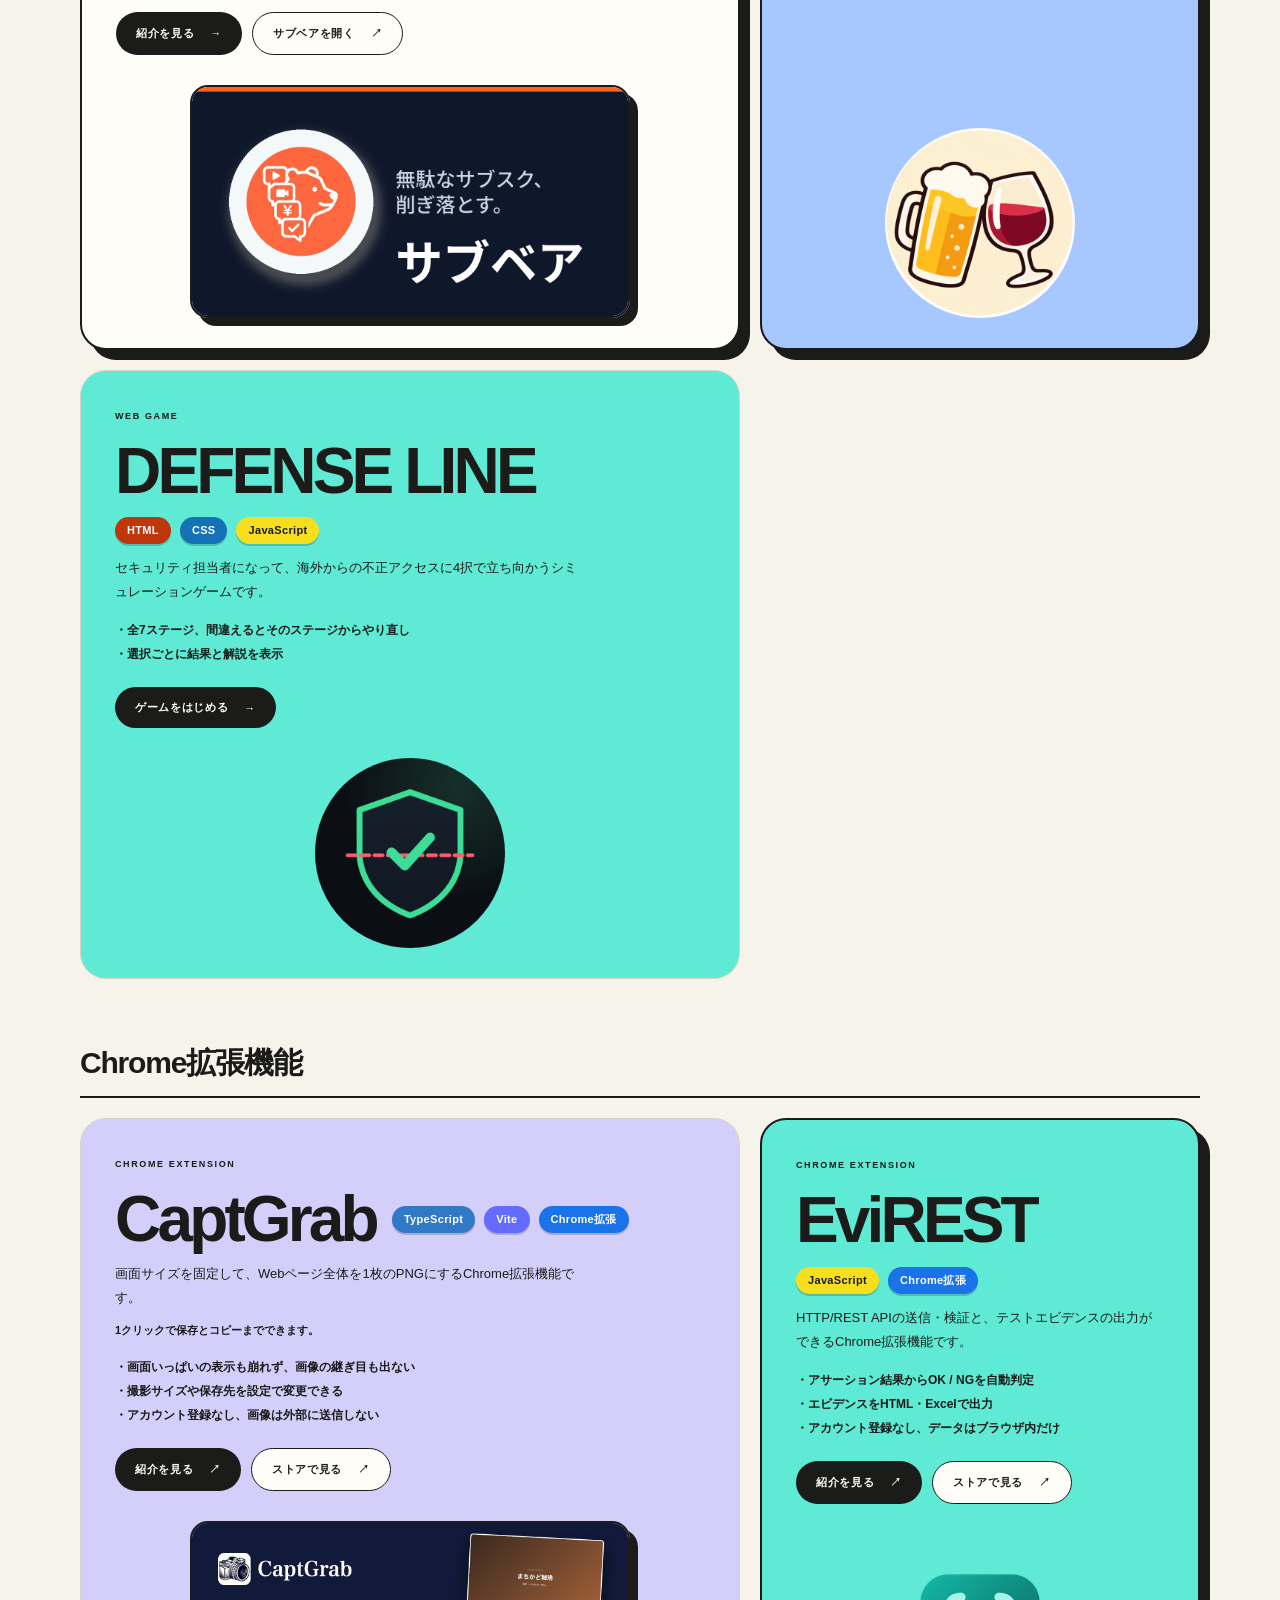
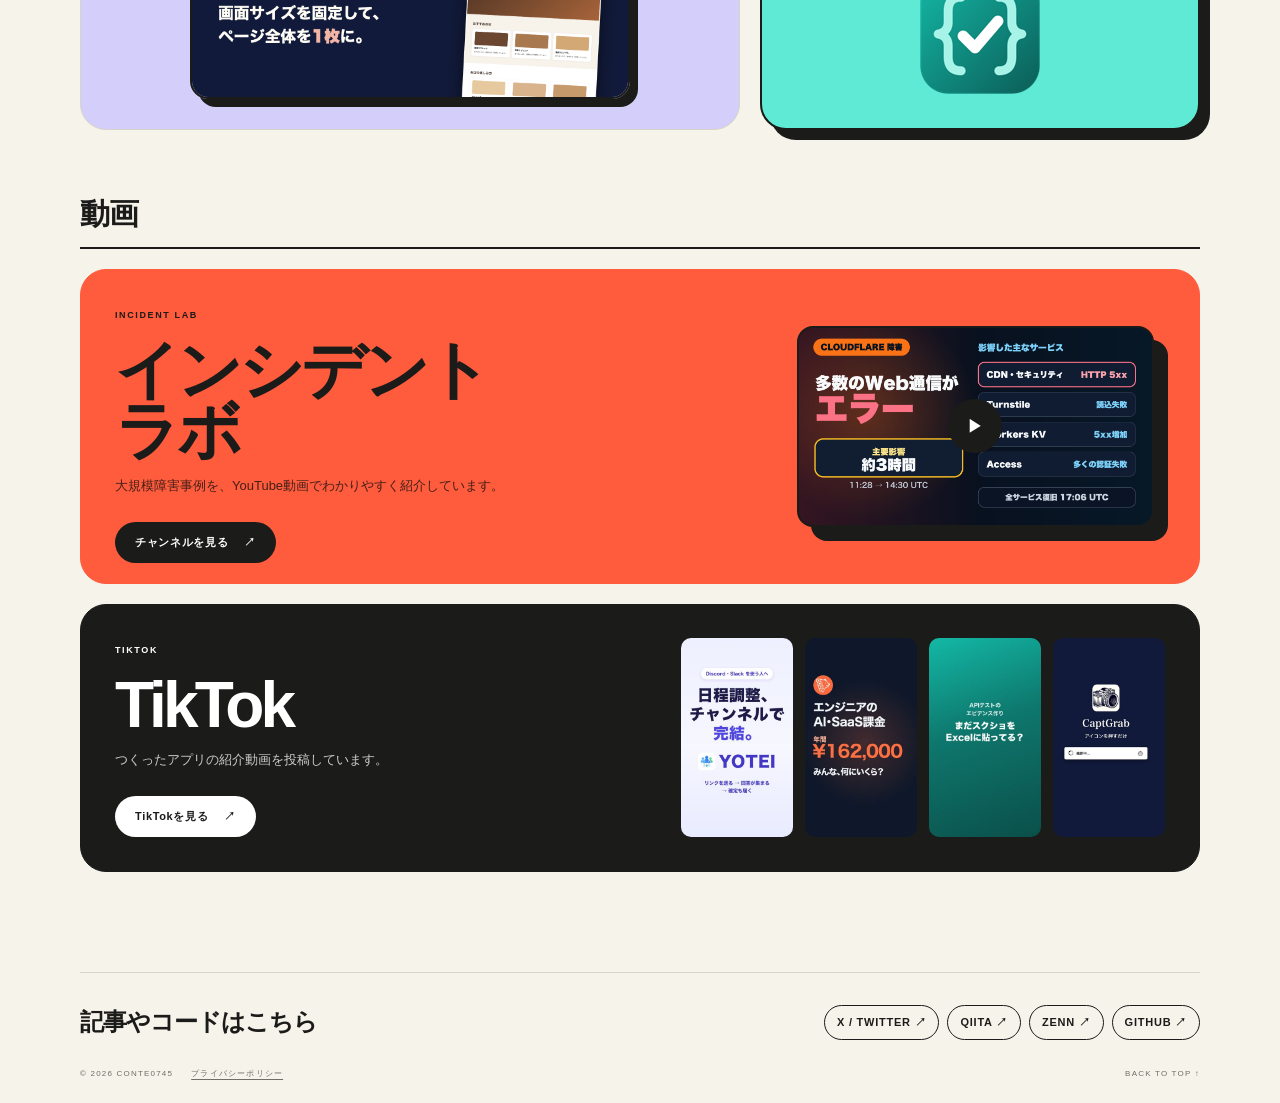
==== commit 705a0727: "DEFENSE LINEをマイページに追加 - defense-line/ にゲーム本体・アイコン・OGP画像を追加 - トップページに一杯診断と同じ形式のカードを追加 - サイトマップとREADME" ====
--- a/index.html
+++ b/index.html
@@ -717,6 +717,38 @@
             class="card-art"
             src="drink-diagnosis/ippai-favicon.png"
             alt="ビールとワインを描いた一杯診断のアイコン"
+            width="512"
+            height="512"
+            loading="lazy"
+          />
+        </a>
+      </product-card>
+
+      <product-card id="defense-line" color="mint">
+        <span slot="kind" class="kind">WEB GAME</span>
+        <h2 slot="title">DEFENSE LINE</h2>
+        <tech-badge slot="tech" tech="html">HTML</tech-badge>
+        <tech-badge slot="tech" tech="css">CSS</tech-badge>
+        <tech-badge slot="tech" tech="javascript">JavaScript</tech-badge>
+        <p>
+          セキュリティ担当者になって、海外からの不正アクセスに4択で立ち向かうシミュレーションゲームです。
+        </p>
+        <ul class="feature-list">
+          <li>全7ステージ、間違えるとそのステージからやり直し</li>
+          <li>選択ごとに結果と解説を表示</li>
+        </ul>
+        <a slot="actions" class="button" href="defense-line/index.html"
+          >ゲームをはじめる <span>→</span></a
+        >
+        <a
+          slot="image"
+          href="defense-line/index.html"
+          aria-label="DEFENSE LINEをはじめる"
+        >
+          <img
+            class="card-art"
+            src="defense-line/defense-line-icon.png"
+            alt="緑の盾とチェックマークを描いたDEFENSE LINEのアイコン"
             width="512"
             height="512"
             loading="lazy"
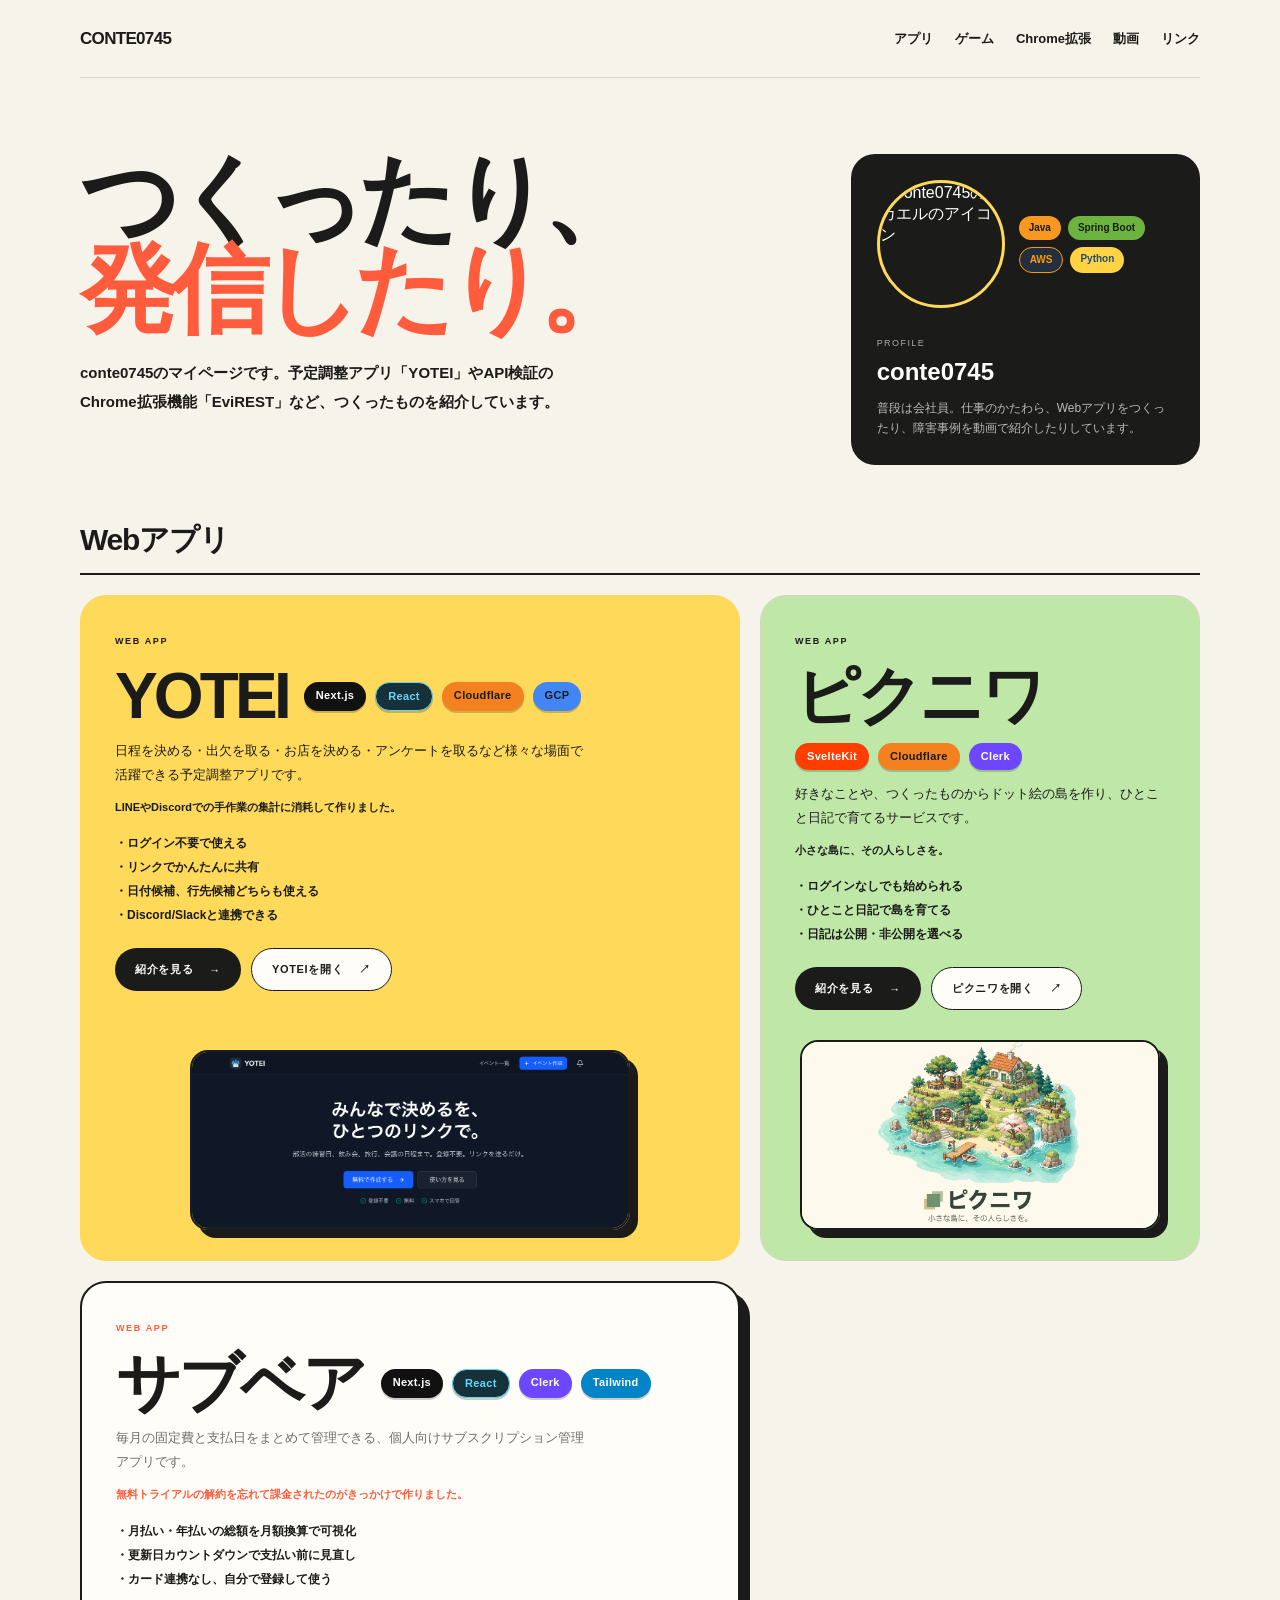
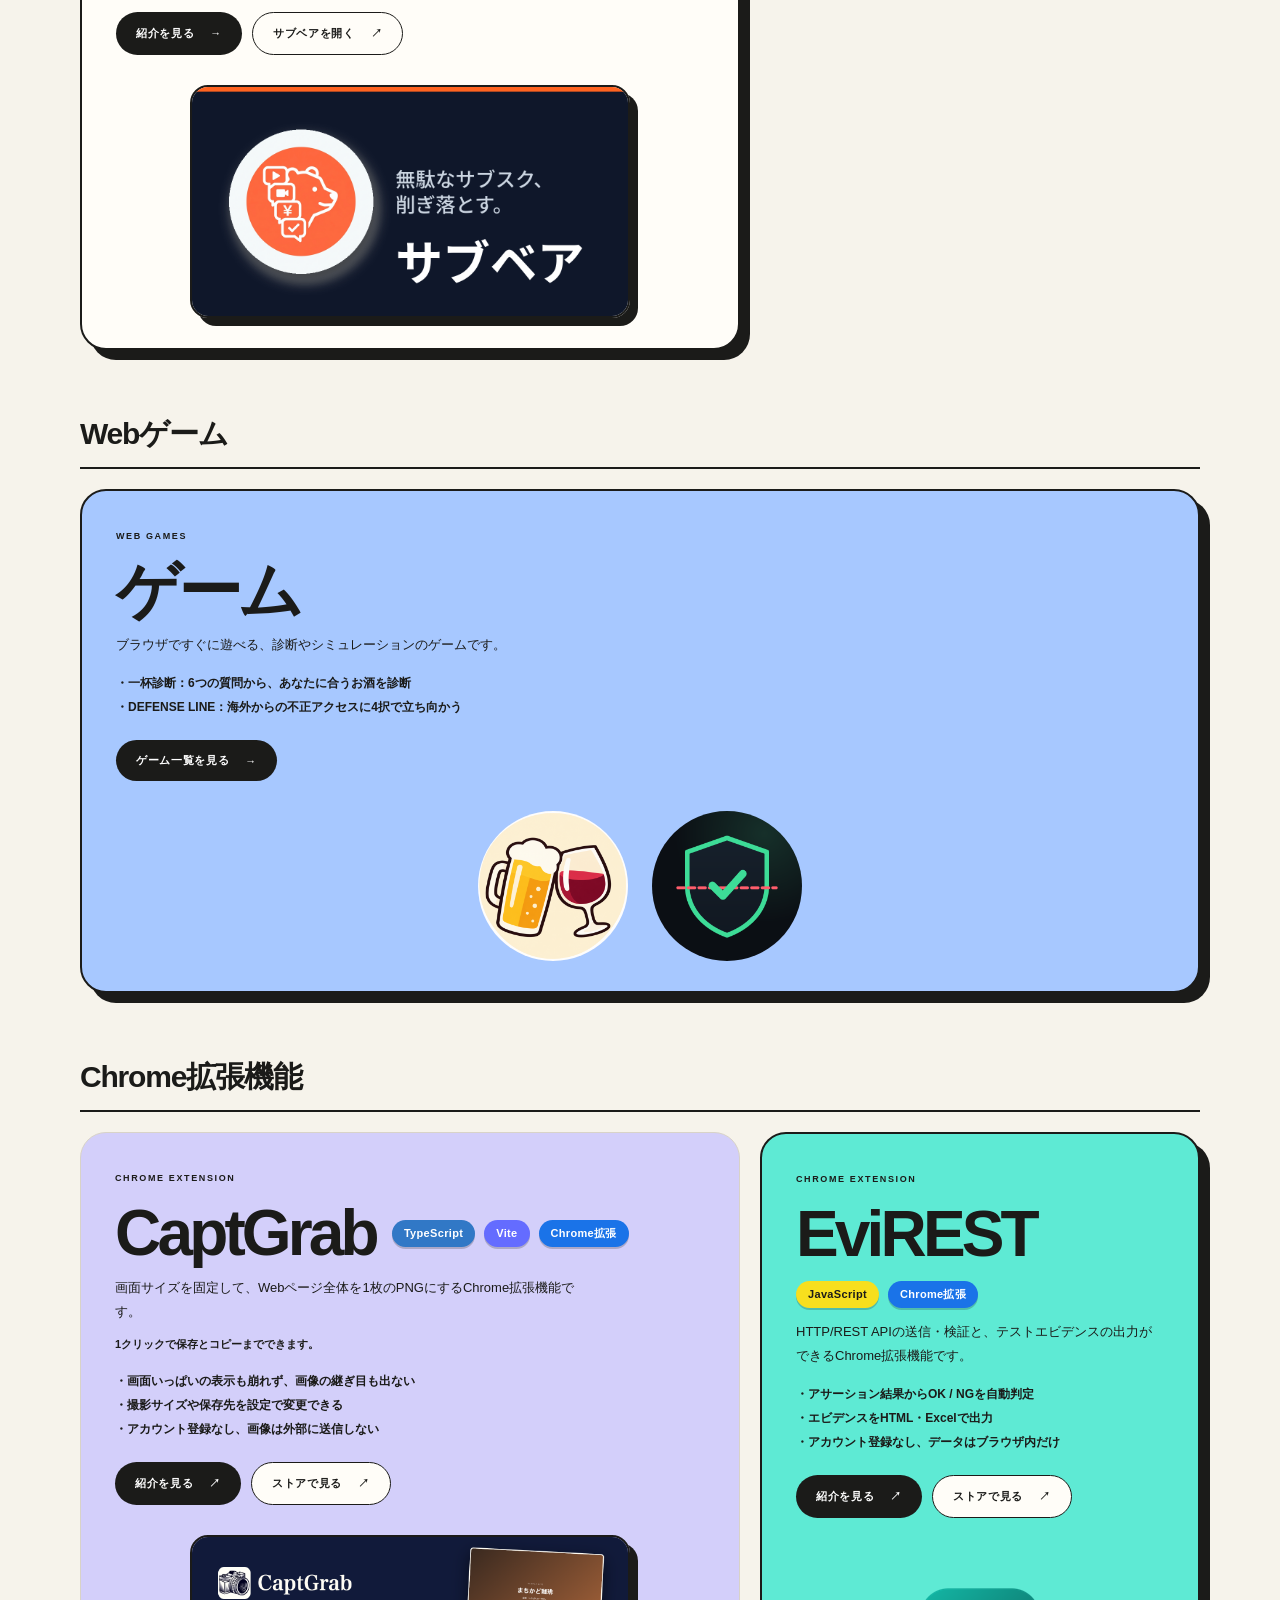
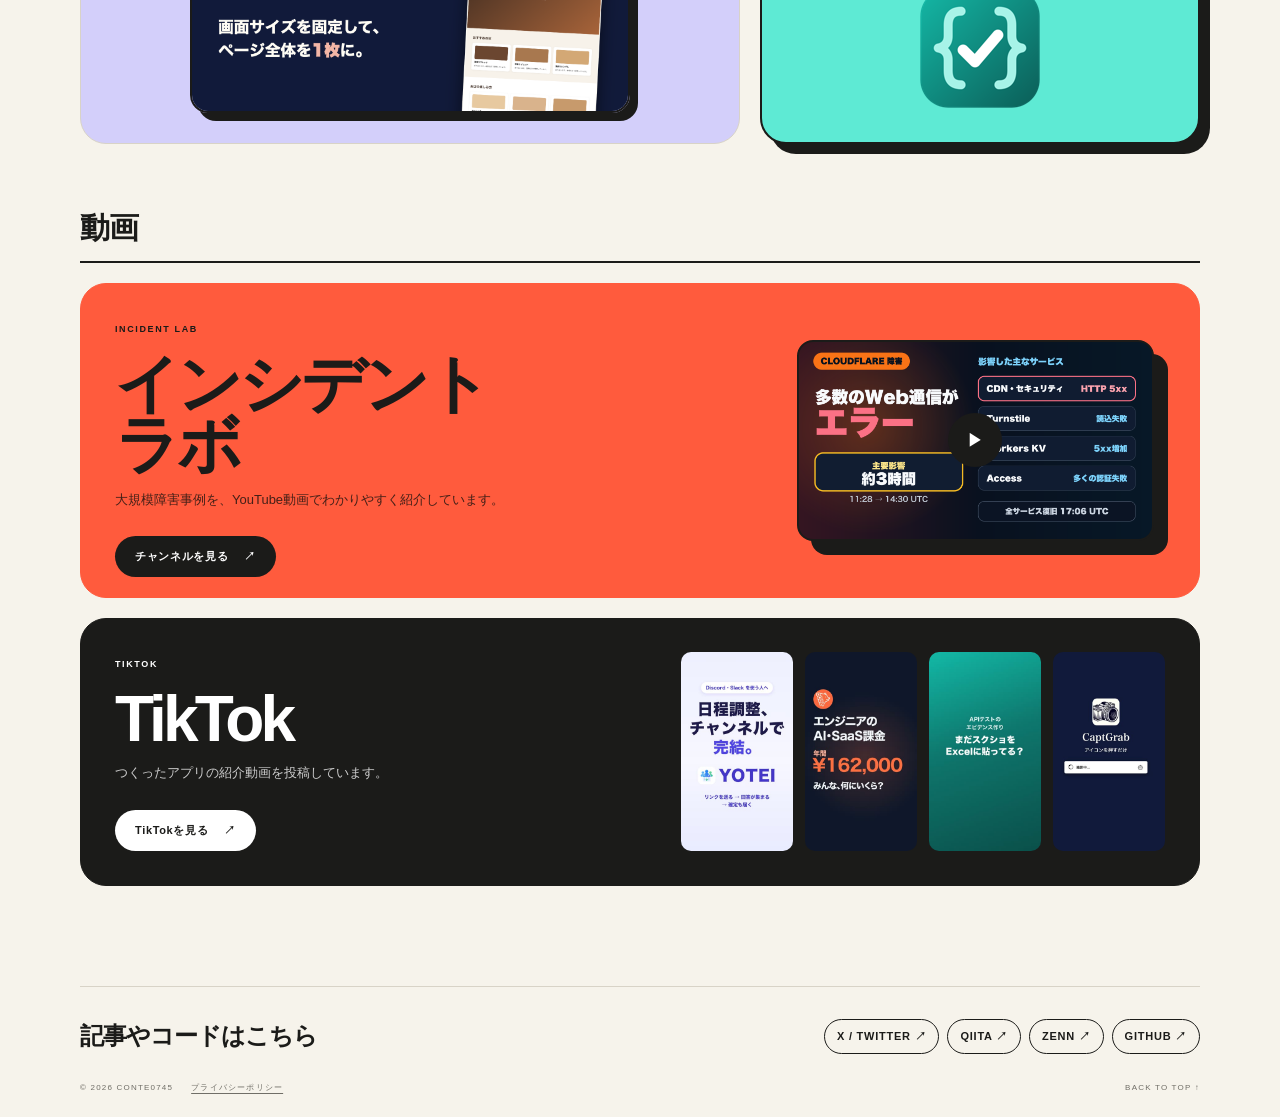
==== commit 1b225839: "Webゲーム一覧ページを追加してアプリと分離 - games/ を新設し、一杯診断とDEFENSE LINEのカードを移動 - トップページに「Webゲーム」欄とナビのリンクを追加 - 各ゲームの戻る" ====
--- a/index.html
+++ b/index.html
@@ -47,487 +47,14 @@
     <link rel="apple-touch-icon" href="profile-favicon.png?v=20261002" />
     <title>conte0745 — My Page</title>
     <script src="components.js"></script>
-    <style>
-      :root {
-        --bg: #f6f3eb;
-        --ink: #1b1b19;
-        --sub: #706e67;
-        --line: #d8d3c7;
-        --red: #ff5b3d;
-        --yellow: #ffd95a;
-        --blue: #a7c8ff;
-        --white: #fffdf8;
-        --orange: #ff5b3d;
-      }
-      * {
-        box-sizing: border-box;
-      }
-      html {
-        scroll-behavior: smooth;
-      }
-      body {
-        margin: 0;
-        background: var(--bg);
-        color: var(--ink);
-        font-family:
-          Arial, "Hiragino Kaku Gothic ProN", "Yu Gothic", sans-serif;
-      }
-      a {
-        color: inherit;
-        text-decoration: none;
-      }
-      .page {
-        width: min(1120px, calc(100% - 40px));
-        margin: auto;
-      }
-      nav {
-        height: 78px;
-        display: flex;
-        align-items: center;
-        justify-content: space-between;
-        border-bottom: 1px solid var(--line);
-      }
-      .logo {
-        font-size: 17px;
-        font-weight: 900;
-        letter-spacing: -0.04em;
-      }
-      .logo i {
-        color: var(--red);
-        font-style: normal;
-      }
-      .links {
-        display: flex;
-        gap: 22px;
-        font-size: 13px;
-        font-weight: 700;
-      }
-      .links a:hover {
-        color: var(--red);
-      }
-      .intro {
-        display: grid;
-        grid-template-columns: 1.35fr 0.65fr;
-        gap: 45px;
-        padding: 76px 0 55px;
-      }
-      h1 {
-        margin: 0 0 25px;
-        font-size: clamp(52px, 8vw, 98px);
-        line-height: 0.92;
-        letter-spacing: -0.075em;
-      }
-      h1 span {
-        display: block;
-        color: var(--red);
-      }
-      .intro-copy {
-        max-width: 520px;
-        margin: 0;
-        font-size: 15px;
-        line-height: 1.9;
-        font-weight: 600;
-      }
-      .profile-card {
-        align-self: end;
-        padding: 26px;
-        background: var(--ink);
-        color: white;
-        border-radius: 24px;
-      }
-      .profile-head {
-        display: flex;
-        align-items: center;
-        gap: 14px;
-        margin-bottom: 24px;
-      }
-      .profile-icon {
-        display: block;
-        flex: 0 0 auto;
-        width: 128px;
-        aspect-ratio: 1;
-        object-fit: cover;
-        border: 3px solid var(--yellow);
-        border-radius: 50%;
-      }
-      .profile-card small {
-        font-size: 9px;
-        letter-spacing: 0.16em;
-        color: #aaa;
-      }
-      .profile-card h2 {
-        margin: 8px 0 12px;
-        font-size: 24px;
-      }
-      .profile-card p {
-        margin: 0;
-        color: #bbb;
-        font-size: 12px;
-        line-height: 1.7;
-      }
-      .profile-tech {
-        display: flex;
-        gap: 7px;
-        flex-wrap: wrap;
-      }
-      .cards {
-        display: grid;
-        grid-template-columns: 1.2fr 0.8fr;
-        gap: 20px;
-        padding-bottom: 100px;
-      }
-      .section-title {
-        grid-column: 1 / -1;
-        display: flex;
-        align-items: baseline;
-        gap: 14px;
-        flex-wrap: wrap;
-        margin-top: 44px;
-        padding-bottom: 12px;
-        border-bottom: 2px solid var(--ink);
-      }
-      .section-title:first-child {
-        margin-top: 0;
-      }
-      .section-title h2 {
-        margin: 0;
-        font-size: clamp(22px, 3vw, 30px);
-        letter-spacing: -0.04em;
-      }
-      .section-title span {
-        color: var(--sub);
-        font-size: 12px;
-        font-weight: 800;
-      }
-      .card {
-        position: relative;
-        overflow: hidden;
-        border: 1px solid var(--line);
-        border-radius: 26px;
-        background: var(--white);
-      }
-      .card-content {
-        padding: 34px;
-      }
-      product-card:not(:defined) {
-        display: block;
-        padding: 34px;
-        background: var(--white);
-        border: 1px solid var(--line);
-        border-radius: 26px;
-      }
-      tech-badge:not(:defined) {
-        margin-right: 6px;
-        font-size: 11px;
-        font-weight: 700;
-      }
-      product-card[color] p {
-        color: var(--ink);
-      }
-      [slot="image"] {
-        display: block;
-      }
-      .kind {
-        font-size: 9px;
-        font-weight: 900;
-        letter-spacing: 0.18em;
-      }
-      .card h2,
-      product-card h2 {
-        margin: 18px 0 12px;
-        font-size: clamp(34px, 5vw, 64px);
-        line-height: 0.95;
-        letter-spacing: -0.06em;
-      }
-      .card p,
-      product-card p {
-        max-width: 470px;
-        margin: 0;
-        color: var(--sub);
-        font-size: 13px;
-        line-height: 1.85;
-      }
-      product-card h2 {
-        margin: 0;
-      }
-      .button {
-        display: inline-flex;
-        align-items: center;
-        gap: 16px;
-        margin-top: 24px;
-        padding: 13px 20px;
-        background: var(--ink);
-        color: white;
-        border-radius: 99px;
-        font-size: 11px;
-        font-weight: 800;
-        letter-spacing: 0.06em;
-        transition: background 0.15s;
-      }
-      .button:hover {
-        background: var(--red);
-      }
-      .button-sub {
-        background: var(--white);
-        color: var(--ink);
-        border: 1px solid var(--ink);
-        margin-left: 8px;
-      }
-      [slot="actions"].button {
-        margin: 0;
-      }
-      .button-sub:hover {
-        background: var(--ink);
-        color: white;
-      }
-      .card-shot {
-        display: block;
-        width: 95%;
-        margin: 0 auto;
-        max-width: 440px;
-        border: 2px solid var(--ink);
-        border-radius: 18px;
-        box-shadow: 8px 8px 0 var(--ink);
-      }
-      .youtube-card {
-        grid-column: 1 / -1;
-        display: grid;
-        grid-template-columns: 1.2fr 0.8fr;
-        align-items: center;
-        background: var(--red);
-        border-color: var(--red);
-      }
-      .youtube-card .card-content {
-        position: relative;
-        z-index: 2;
-        padding-bottom: 20px;
-      }
-      .youtube-card p {
-        color: #442018;
-      }
-      .tiktok-card {
-        grid-column: 1 / -1;
-        display: grid;
-        grid-template-columns: 0.7fr 1.3fr;
-        align-items: center;
-        background: var(--ink);
-        border-color: var(--ink);
-        color: white;
-      }
-      .tiktok-card p {
-        color: #ccc;
-      }
-      .tiktok-card .button {
-        background: white;
-        color: var(--ink);
-      }
-      .tiktok-card .button:hover {
-        background: var(--red);
-        color: white;
-      }
-      .tiktok-thumbs {
-        display: grid;
-        grid-template-columns: repeat(4, 112px);
-        justify-content: end;
-        gap: 12px;
-        padding: 30px 34px 30px 0;
-      }
-      .tiktok-thumbs a {
-        display: block;
-      }
-      .tiktok-thumbs img {
-        display: block;
-        width: 100%;
-        height: auto;
-        border-radius: 10px;
-        transition: transform 0.2s;
-      }
-      .tiktok-thumbs a:hover img {
-        transform: scale(1.03);
-      }
-      .video-window {
-        position: relative;
-        display: block;
-        width: 80%;
-        margin: 34px auto;
-        aspect-ratio: 16/9;
-        background: var(--ink);
-        border: 2px solid var(--ink);
-        border-radius: 16px;
-        box-shadow: 14px 14px 0 var(--ink);
-        overflow: hidden;
-      }
-      .video-window img {
-        display: block;
-        width: 100%;
-        height: 100%;
-        object-fit: cover;
-        transition: transform 0.2s;
-      }
-      .video-window::after {
-        content: "▶";
-        position: absolute;
-        inset: 50% auto auto 50%;
-        display: grid;
-        place-items: center;
-        width: 54px;
-        aspect-ratio: 1;
-        background: var(--ink);
-        color: white;
-        border-radius: 50%;
-        font-size: 17px;
-        transform: translate(-50%, -50%);
-      }
-      .video-window:hover img {
-        transform: scale(1.04);
-      }
-      product-card .project-note {
-        margin-top: 10px;
-        color: var(--ink);
-        font-size: 11px;
-        font-weight: 800;
-      }
-      .feature-list {
-        display: grid;
-        gap: 7px;
-        margin: 18px 0 0;
-        padding: 0;
-        list-style: none;
-      }
-      .feature-list li {
-        font-size: 12px;
-        font-weight: 700;
-      }
-      .feature-list li::before {
-        content: "・";
-      }
-      .card-art {
-        display: block;
-        width: min(100%, 190px);
-        height: auto;
-        aspect-ratio: 1;
-        object-fit: cover;
-        margin: 0 auto;
-        border-radius: 50%;
-      }
-      .card-art-icon {
-        width: min(100%, 128px);
-        border-radius: 0;
-      }
-      footer {
-        padding: 32px 0 24px;
-        border-top: 1px solid var(--line);
-      }
-      .footer-top {
-        display: flex;
-        justify-content: space-between;
-        align-items: center;
-        gap: 20px;
-      }
-      .footer-top p {
-        margin: 0;
-        font-size: 24px;
-        font-weight: 900;
-        letter-spacing: -0.04em;
-        white-space: nowrap;
-      }
-      .socials {
-        display: flex;
-        justify-content: flex-end;
-        gap: 8px;
-        flex-wrap: wrap;
-      }
-      .socials a {
-        padding: 9px 12px;
-        border: 1px solid var(--ink);
-        border-radius: 99px;
-        font-size: 11px;
-        font-weight: 900;
-        letter-spacing: 0.07em;
-      }
-      .socials a:hover {
-        background: var(--ink);
-        color: white;
-      }
-      .copyright {
-        display: flex;
-        justify-content: space-between;
-        align-items: center;
-        gap: 20px;
-        margin-top: 28px;
-        color: var(--sub);
-        font-size: 8px;
-        letter-spacing: 0.15em;
-      }
-      .footer-meta {
-        display: flex;
-        align-items: center;
-        gap: 18px;
-      }
-      .footer-meta a {
-        text-decoration: underline;
-        text-underline-offset: 3px;
-      }
-      .footer-meta a:hover {
-        color: var(--ink);
-      }
-      @media (max-width: 760px) {
-        .page {
-          width: calc(100% - 26px);
-        }
-        nav {
-          height: 68px;
-        }
-        .links {
-          gap: 12px;
-          font-size: 12px;
-        }
-        .intro {
-          grid-template-columns: 1fr;
-          padding-top: 60px;
-        }
-        .profile-card {
-          width: 78%;
-          margin-left: auto;
-        }
-        .cards {
-          grid-template-columns: 1fr;
-        }
-        .youtube-card,
-        .tiktok-card {
-          grid-template-columns: 1fr;
-        }
-        .tiktok-thumbs {
-          grid-template-columns: repeat(4, minmax(0, 88px));
-          justify-content: start;
-          gap: 8px;
-          padding: 0 34px 34px;
-        }
-        .video-window {
-          width: 86%;
-          margin: 0 auto 34px;
-        }
-        .card-art {
-          width: min(100%, 180px);
-        }
-        .footer-top {
-          display: block;
-        }
-        .socials {
-          justify-content: flex-start;
-          margin-top: 18px;
-        }
-        .copyright {
-          gap: 20px;
-        }
-      }
-    </style>
+    <link rel="stylesheet" href="site.css" />
   </head>
   <body>
     <nav class="page" aria-label="ページ内ナビゲーション">
       <a class="logo" href="#top">CONTE0745</a>
       <div class="links">
         <a href="#apps">アプリ</a>
+        <a href="#games">ゲーム</a>
         <a href="#extensions">Chrome拡張</a>
         <a href="#video">動画</a>
         <a href="#links">リンク</a>
@@ -698,57 +225,37 @@
         </a>
       </product-card>
 
-      <product-card color="blue" outlined>
-        <span slot="kind" class="kind">WEB APP</span>
-        <h2 slot="title">一杯診断</h2>
-        <tech-badge slot="tech" tech="html">HTML</tech-badge>
-        <tech-badge slot="tech" tech="css">CSS</tech-badge>
-        <tech-badge slot="tech" tech="javascript">JavaScript</tech-badge>
-        <p>6つの質問から、あなたに合うお酒を診断します。</p>
-        <a slot="actions" class="button" href="drink-diagnosis/index.html"
-          >診断をはじめる <span>→</span></a
+      <div class="section-title" id="games">
+        <h2>Webゲーム</h2>
+      </div>
+
+      <product-card class="card-wide" color="blue" outlined>
+        <span slot="kind" class="kind">WEB GAMES</span>
+        <h2 slot="title">ゲーム</h2>
+        <p>ブラウザですぐに遊べる、診断やシミュレーションのゲームです。</p>
+        <ul class="feature-list">
+          <li>一杯診断：6つの質問から、あなたに合うお酒を診断</li>
+          <li>DEFENSE LINE：海外からの不正アクセスに4択で立ち向かう</li>
+        </ul>
+        <a slot="actions" class="button" href="games/index.html"
+          >ゲーム一覧を見る <span>→</span></a
         >
         <a
           slot="image"
-          href="drink-diagnosis/index.html"
-          aria-label="一杯診断をはじめる"
-        >
-          <img
-            class="card-art"
+          class="game-icons"
+          href="games/index.html"
+          aria-label="ゲーム一覧を見る"
+        >
+          <img
             src="drink-diagnosis/ippai-favicon.png"
-            alt="ビールとワインを描いた一杯診断のアイコン"
+            alt="一杯診断のアイコン"
             width="512"
             height="512"
             loading="lazy"
           />
-        </a>
-      </product-card>
-
-      <product-card id="defense-line" color="mint">
-        <span slot="kind" class="kind">WEB GAME</span>
-        <h2 slot="title">DEFENSE LINE</h2>
-        <tech-badge slot="tech" tech="html">HTML</tech-badge>
-        <tech-badge slot="tech" tech="css">CSS</tech-badge>
-        <tech-badge slot="tech" tech="javascript">JavaScript</tech-badge>
-        <p>
-          セキュリティ担当者になって、海外からの不正アクセスに4択で立ち向かうシミュレーションゲームです。
-        </p>
-        <ul class="feature-list">
-          <li>全7ステージ、間違えるとそのステージからやり直し</li>
-          <li>選択ごとに結果と解説を表示</li>
-        </ul>
-        <a slot="actions" class="button" href="defense-line/index.html"
-          >ゲームをはじめる <span>→</span></a
-        >
-        <a
-          slot="image"
-          href="defense-line/index.html"
-          aria-label="DEFENSE LINEをはじめる"
-        >
-          <img
-            class="card-art"
+          <img
             src="defense-line/defense-line-icon.png"
-            alt="緑の盾とチェックマークを描いたDEFENSE LINEのアイコン"
+            alt="DEFENSE LINEのアイコン"
             width="512"
             height="512"
             loading="lazy"
--- a/site.css
+++ b/site.css
@@ -0,0 +1,493 @@
+:root {
+  --bg: #f6f3eb;
+  --ink: #1b1b19;
+  --sub: #706e67;
+  --line: #d8d3c7;
+  --red: #ff5b3d;
+  --yellow: #ffd95a;
+  --blue: #a7c8ff;
+  --white: #fffdf8;
+  --orange: #ff5b3d;
+}
+* {
+  box-sizing: border-box;
+}
+html {
+  scroll-behavior: smooth;
+}
+body {
+  margin: 0;
+  background: var(--bg);
+  color: var(--ink);
+  font-family:
+    Arial, "Hiragino Kaku Gothic ProN", "Yu Gothic", sans-serif;
+}
+a {
+  color: inherit;
+  text-decoration: none;
+}
+.page {
+  width: min(1120px, calc(100% - 40px));
+  margin: auto;
+}
+nav {
+  height: 78px;
+  display: flex;
+  align-items: center;
+  justify-content: space-between;
+  border-bottom: 1px solid var(--line);
+}
+.logo {
+  font-size: 17px;
+  font-weight: 900;
+  letter-spacing: -0.04em;
+}
+.logo i {
+  color: var(--red);
+  font-style: normal;
+}
+.links {
+  display: flex;
+  gap: 22px;
+  font-size: 13px;
+  font-weight: 700;
+}
+.links a:hover {
+  color: var(--red);
+}
+.intro {
+  display: grid;
+  grid-template-columns: 1.35fr 0.65fr;
+  gap: 45px;
+  padding: 76px 0 55px;
+}
+h1 {
+  margin: 0 0 25px;
+  font-size: clamp(52px, 8vw, 98px);
+  line-height: 0.92;
+  letter-spacing: -0.075em;
+}
+h1 span {
+  display: block;
+  color: var(--red);
+}
+.intro-copy {
+  max-width: 520px;
+  margin: 0;
+  font-size: 15px;
+  line-height: 1.9;
+  font-weight: 600;
+}
+.profile-card {
+  align-self: end;
+  padding: 26px;
+  background: var(--ink);
+  color: white;
+  border-radius: 24px;
+}
+.profile-head {
+  display: flex;
+  align-items: center;
+  gap: 14px;
+  margin-bottom: 24px;
+}
+.profile-icon {
+  display: block;
+  flex: 0 0 auto;
+  width: 128px;
+  aspect-ratio: 1;
+  object-fit: cover;
+  border: 3px solid var(--yellow);
+  border-radius: 50%;
+}
+.profile-card small {
+  font-size: 9px;
+  letter-spacing: 0.16em;
+  color: #aaa;
+}
+.profile-card h2 {
+  margin: 8px 0 12px;
+  font-size: 24px;
+}
+.profile-card p {
+  margin: 0;
+  color: #bbb;
+  font-size: 12px;
+  line-height: 1.7;
+}
+.profile-tech {
+  display: flex;
+  gap: 7px;
+  flex-wrap: wrap;
+}
+.cards {
+  display: grid;
+  grid-template-columns: 1.2fr 0.8fr;
+  gap: 20px;
+  padding-bottom: 100px;
+}
+.section-title {
+  grid-column: 1 / -1;
+  display: flex;
+  align-items: baseline;
+  gap: 14px;
+  flex-wrap: wrap;
+  margin-top: 44px;
+  padding-bottom: 12px;
+  border-bottom: 2px solid var(--ink);
+}
+.section-title:first-child {
+  margin-top: 0;
+}
+.section-title h2 {
+  margin: 0;
+  font-size: clamp(22px, 3vw, 30px);
+  letter-spacing: -0.04em;
+}
+.section-title span {
+  color: var(--sub);
+  font-size: 12px;
+  font-weight: 800;
+}
+.card {
+  position: relative;
+  overflow: hidden;
+  border: 1px solid var(--line);
+  border-radius: 26px;
+  background: var(--white);
+}
+.card-content {
+  padding: 34px;
+}
+product-card:not(:defined) {
+  display: block;
+  padding: 34px;
+  background: var(--white);
+  border: 1px solid var(--line);
+  border-radius: 26px;
+}
+tech-badge:not(:defined) {
+  margin-right: 6px;
+  font-size: 11px;
+  font-weight: 700;
+}
+product-card[color] p {
+  color: var(--ink);
+}
+[slot="image"] {
+  display: block;
+}
+.kind {
+  font-size: 9px;
+  font-weight: 900;
+  letter-spacing: 0.18em;
+}
+.card h2,
+product-card h2 {
+  margin: 18px 0 12px;
+  font-size: clamp(34px, 5vw, 64px);
+  line-height: 0.95;
+  letter-spacing: -0.06em;
+}
+.card p,
+product-card p {
+  max-width: 470px;
+  margin: 0;
+  color: var(--sub);
+  font-size: 13px;
+  line-height: 1.85;
+}
+product-card h2 {
+  margin: 0;
+}
+.button {
+  display: inline-flex;
+  align-items: center;
+  gap: 16px;
+  margin-top: 24px;
+  padding: 13px 20px;
+  background: var(--ink);
+  color: white;
+  border-radius: 99px;
+  font-size: 11px;
+  font-weight: 800;
+  letter-spacing: 0.06em;
+  transition: background 0.15s;
+}
+.button:hover {
+  background: var(--red);
+}
+.button-sub {
+  background: var(--white);
+  color: var(--ink);
+  border: 1px solid var(--ink);
+  margin-left: 8px;
+}
+[slot="actions"].button {
+  margin: 0;
+}
+.button-sub:hover {
+  background: var(--ink);
+  color: white;
+}
+.card-shot {
+  display: block;
+  width: 95%;
+  margin: 0 auto;
+  max-width: 440px;
+  border: 2px solid var(--ink);
+  border-radius: 18px;
+  box-shadow: 8px 8px 0 var(--ink);
+}
+.youtube-card {
+  grid-column: 1 / -1;
+  display: grid;
+  grid-template-columns: 1.2fr 0.8fr;
+  align-items: center;
+  background: var(--red);
+  border-color: var(--red);
+}
+.youtube-card .card-content {
+  position: relative;
+  z-index: 2;
+  padding-bottom: 20px;
+}
+.youtube-card p {
+  color: #442018;
+}
+.tiktok-card {
+  grid-column: 1 / -1;
+  display: grid;
+  grid-template-columns: 0.7fr 1.3fr;
+  align-items: center;
+  background: var(--ink);
+  border-color: var(--ink);
+  color: white;
+}
+.tiktok-card p {
+  color: #ccc;
+}
+.tiktok-card .button {
+  background: white;
+  color: var(--ink);
+}
+.tiktok-card .button:hover {
+  background: var(--red);
+  color: white;
+}
+.tiktok-thumbs {
+  display: grid;
+  grid-template-columns: repeat(4, 112px);
+  justify-content: end;
+  gap: 12px;
+  padding: 30px 34px 30px 0;
+}
+.tiktok-thumbs a {
+  display: block;
+}
+.tiktok-thumbs img {
+  display: block;
+  width: 100%;
+  height: auto;
+  border-radius: 10px;
+  transition: transform 0.2s;
+}
+.tiktok-thumbs a:hover img {
+  transform: scale(1.03);
+}
+.video-window {
+  position: relative;
+  display: block;
+  width: 80%;
+  margin: 34px auto;
+  aspect-ratio: 16/9;
+  background: var(--ink);
+  border: 2px solid var(--ink);
+  border-radius: 16px;
+  box-shadow: 14px 14px 0 var(--ink);
+  overflow: hidden;
+}
+.video-window img {
+  display: block;
+  width: 100%;
+  height: 100%;
+  object-fit: cover;
+  transition: transform 0.2s;
+}
+.video-window::after {
+  content: "▶";
+  position: absolute;
+  inset: 50% auto auto 50%;
+  display: grid;
+  place-items: center;
+  width: 54px;
+  aspect-ratio: 1;
+  background: var(--ink);
+  color: white;
+  border-radius: 50%;
+  font-size: 17px;
+  transform: translate(-50%, -50%);
+}
+.video-window:hover img {
+  transform: scale(1.04);
+}
+product-card .project-note {
+  margin-top: 10px;
+  color: var(--ink);
+  font-size: 11px;
+  font-weight: 800;
+}
+.feature-list {
+  display: grid;
+  gap: 7px;
+  margin: 18px 0 0;
+  padding: 0;
+  list-style: none;
+}
+.feature-list li {
+  font-size: 12px;
+  font-weight: 700;
+}
+.feature-list li::before {
+  content: "・";
+}
+.card-art {
+  display: block;
+  width: min(100%, 190px);
+  height: auto;
+  aspect-ratio: 1;
+  object-fit: cover;
+  margin: 0 auto;
+  border-radius: 50%;
+}
+.card-art-icon {
+  width: min(100%, 128px);
+  border-radius: 0;
+}
+footer {
+  padding: 32px 0 24px;
+  border-top: 1px solid var(--line);
+}
+.footer-top {
+  display: flex;
+  justify-content: space-between;
+  align-items: center;
+  gap: 20px;
+}
+.footer-top p {
+  margin: 0;
+  font-size: 24px;
+  font-weight: 900;
+  letter-spacing: -0.04em;
+  white-space: nowrap;
+}
+.socials {
+  display: flex;
+  justify-content: flex-end;
+  gap: 8px;
+  flex-wrap: wrap;
+}
+.socials a {
+  padding: 9px 12px;
+  border: 1px solid var(--ink);
+  border-radius: 99px;
+  font-size: 11px;
+  font-weight: 900;
+  letter-spacing: 0.07em;
+}
+.socials a:hover {
+  background: var(--ink);
+  color: white;
+}
+.copyright {
+  display: flex;
+  justify-content: space-between;
+  align-items: center;
+  gap: 20px;
+  margin-top: 28px;
+  color: var(--sub);
+  font-size: 8px;
+  letter-spacing: 0.15em;
+}
+.footer-meta {
+  display: flex;
+  align-items: center;
+  gap: 18px;
+}
+.footer-meta a {
+  text-decoration: underline;
+  text-underline-offset: 3px;
+}
+.footer-meta a:hover {
+  color: var(--ink);
+}
+@media (max-width: 760px) {
+  .page {
+    width: calc(100% - 26px);
+  }
+  nav {
+    height: 68px;
+  }
+  .links {
+    gap: 12px;
+    font-size: 12px;
+  }
+  .intro {
+    grid-template-columns: 1fr;
+    padding-top: 60px;
+  }
+  .profile-card {
+    width: 78%;
+    margin-left: auto;
+  }
+  .cards {
+    grid-template-columns: 1fr;
+  }
+  .youtube-card,
+  .tiktok-card {
+    grid-template-columns: 1fr;
+  }
+  .tiktok-thumbs {
+    grid-template-columns: repeat(4, minmax(0, 88px));
+    justify-content: start;
+    gap: 8px;
+    padding: 0 34px 34px;
+  }
+  .video-window {
+    width: 86%;
+    margin: 0 auto 34px;
+  }
+  .card-art {
+    width: min(100%, 180px);
+  }
+  .footer-top {
+    display: block;
+  }
+  .socials {
+    justify-content: flex-start;
+    margin-top: 18px;
+  }
+  .copyright {
+    gap: 20px;
+  }
+}
+.card-wide {
+  grid-column: 1 / -1;
+}
+.game-icons {
+  display: flex;
+  justify-content: center;
+  gap: 24px;
+  flex-wrap: wrap;
+}
+.game-icons img {
+  display: block;
+  width: min(40%, 150px);
+  height: auto;
+  aspect-ratio: 1;
+  object-fit: cover;
+  border-radius: 50%;
+}
+.intro-single {
+  grid-template-columns: 1fr;
+}
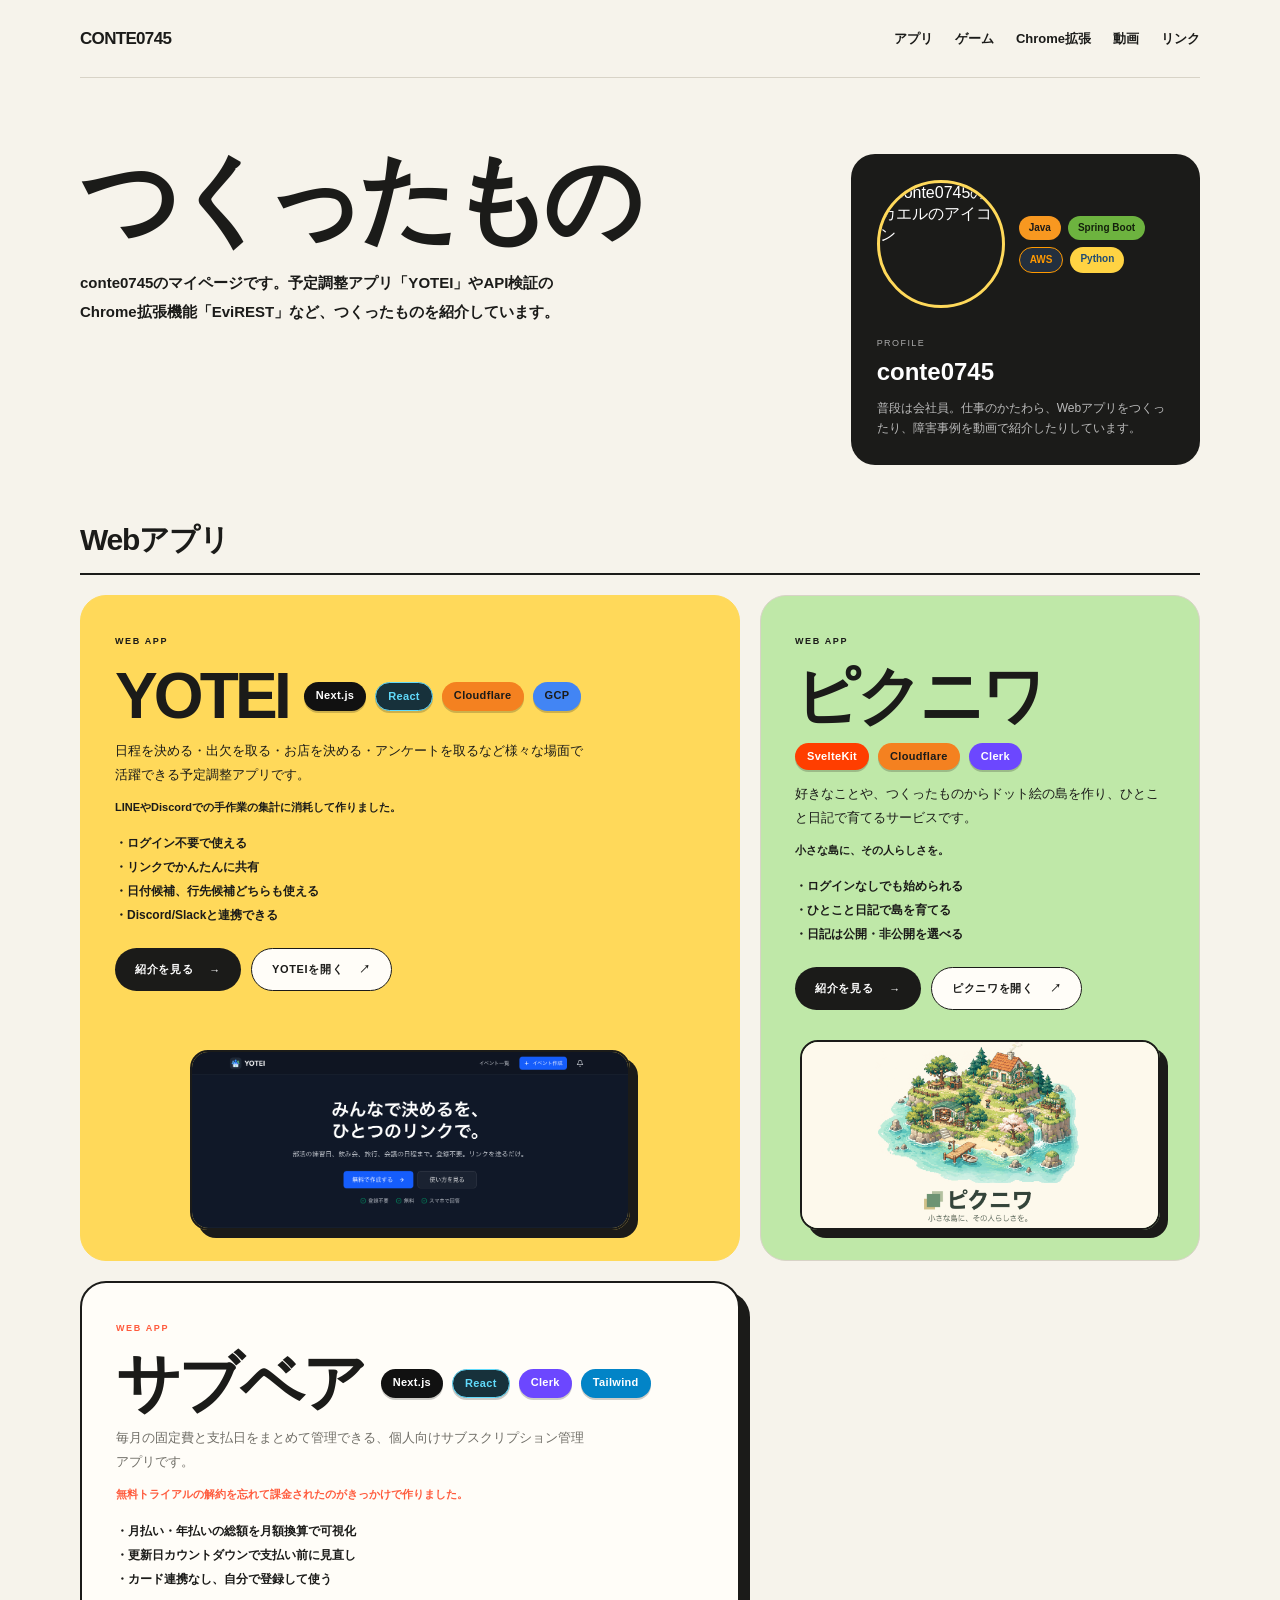
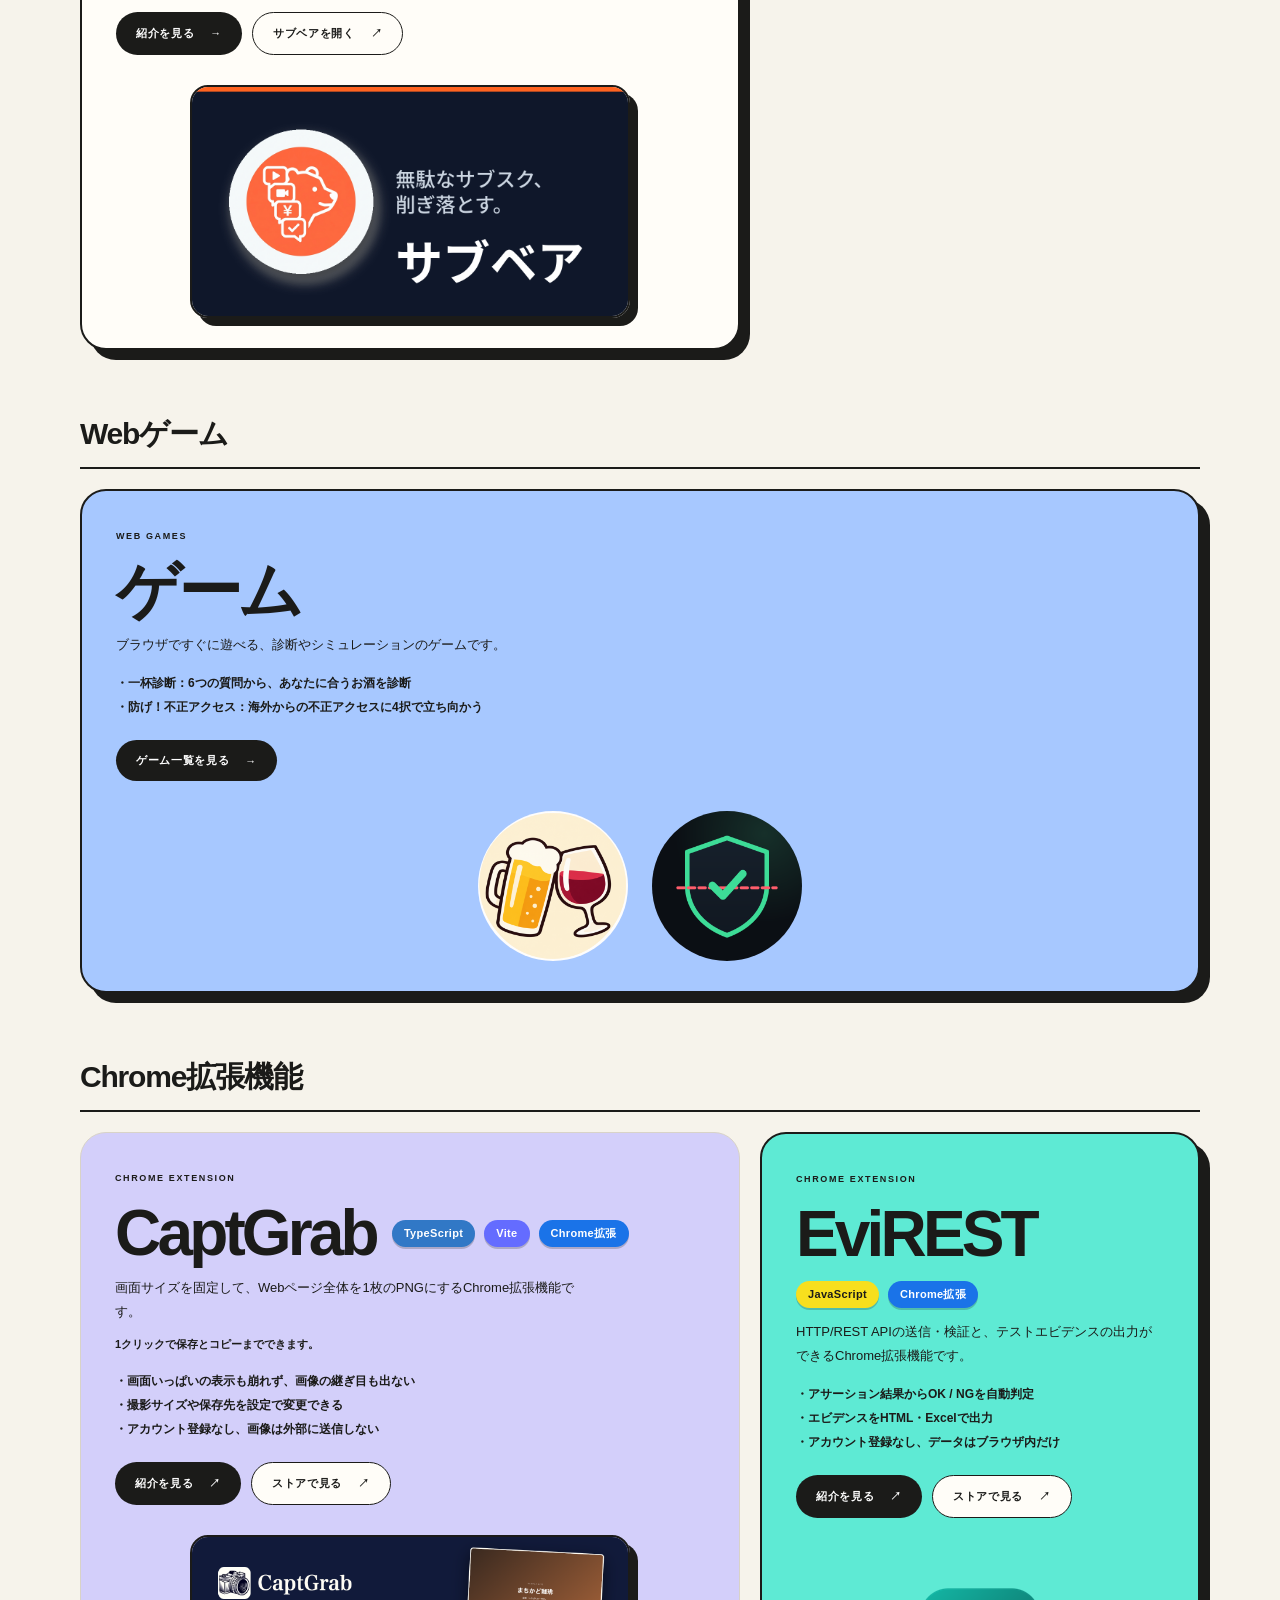
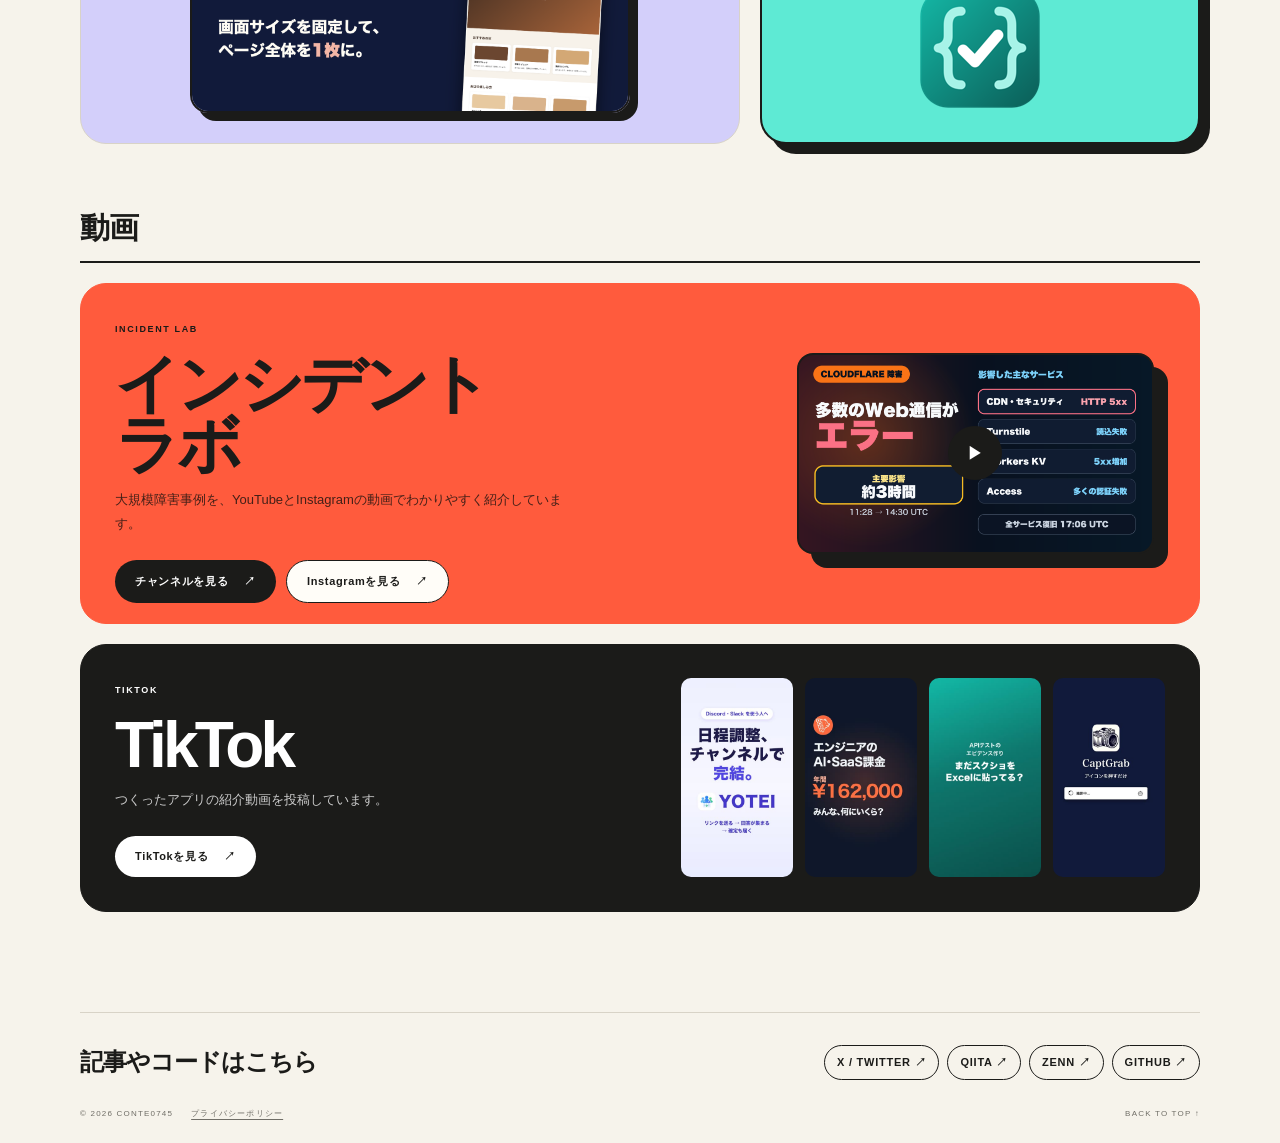
==== commit eec2b26b: "ゲーム名と見出しを変更し、インシデントラボにInstagramを追加 - DEFENSE LINEを「防げ！不正アクセス」に改名（OGP画像も更新） - トップの見出しを「つくったもの」、ゲーム一覧を" ====
--- a/index.html
+++ b/index.html
@@ -63,7 +63,7 @@
 
     <header class="intro page" id="top">
       <div>
-        <h1>つくったり、<span>発信したり。</span></h1>
+        <h1>つくったもの</h1>
         <p class="intro-copy">
           conte0745のマイページです。予定調整アプリ「YOTEI」やAPI検証のChrome拡張機能「EviREST」など、つくったものを紹介しています。
         </p>
@@ -235,7 +235,7 @@
         <p>ブラウザですぐに遊べる、診断やシミュレーションのゲームです。</p>
         <ul class="feature-list">
           <li>一杯診断：6つの質問から、あなたに合うお酒を診断</li>
-          <li>DEFENSE LINE：海外からの不正アクセスに4択で立ち向かう</li>
+          <li>防げ！不正アクセス：海外からの不正アクセスに4択で立ち向かう</li>
         </ul>
         <a slot="actions" class="button" href="games/index.html"
           >ゲーム一覧を見る <span>→</span></a
@@ -255,7 +255,7 @@
           />
           <img
             src="defense-line/defense-line-icon.png"
-            alt="DEFENSE LINEのアイコン"
+            alt="防げ！不正アクセスのアイコン"
             width="512"
             height="512"
             loading="lazy"
@@ -373,14 +373,23 @@
         <div class="card-content">
           <span class="kind">INCIDENT LAB</span>
           <h2>インシデント<br />ラボ</h2>
-          <p>大規模障害事例を、YouTube動画でわかりやすく紹介しています。</p>
-          <a
-            class="button"
-            href="https://www.youtube.com/@%E3%82%A4%E3%83%B3%E3%82%B7%E3%83%87%E3%83%B3%E3%83%88%E3%83%A9%E3%83%9C"
-            target="_blank"
-            rel="noopener noreferrer"
-            >チャンネルを見る <span>↗</span></a
-          >
+          <p>大規模障害事例を、YouTubeとInstagramの動画でわかりやすく紹介しています。</p>
+          <div class="card-actions">
+            <a
+              class="button"
+              href="https://www.youtube.com/@%E3%82%A4%E3%83%B3%E3%82%B7%E3%83%87%E3%83%B3%E3%83%88%E3%83%A9%E3%83%9C"
+              target="_blank"
+              rel="noopener noreferrer"
+              >チャンネルを見る <span>↗</span></a
+            >
+            <a
+              class="button button-sub"
+              href="https://www.instagram.com/incidentlab_6838/"
+              target="_blank"
+              rel="noopener noreferrer"
+              >Instagramを見る <span>↗</span></a
+            >
+          </div>
         </div>
         <a
           class="video-window"
--- a/site.css
+++ b/site.css
@@ -491,3 +491,22 @@
 .intro-single {
   grid-template-columns: 1fr;
 }
+.nowrap {
+  white-space: nowrap;
+}
+product-card h2.title-long {
+  font-size: clamp(28px, 3.4vw, 40px);
+  line-height: 1.1;
+}
+.intro-single h1 {
+  font-size: clamp(40px, 8vw, 98px);
+}
+.card-actions {
+  display: flex;
+  gap: 10px;
+  flex-wrap: wrap;
+  margin-top: 24px;
+}
+.card-actions .button {
+  margin: 0;
+}
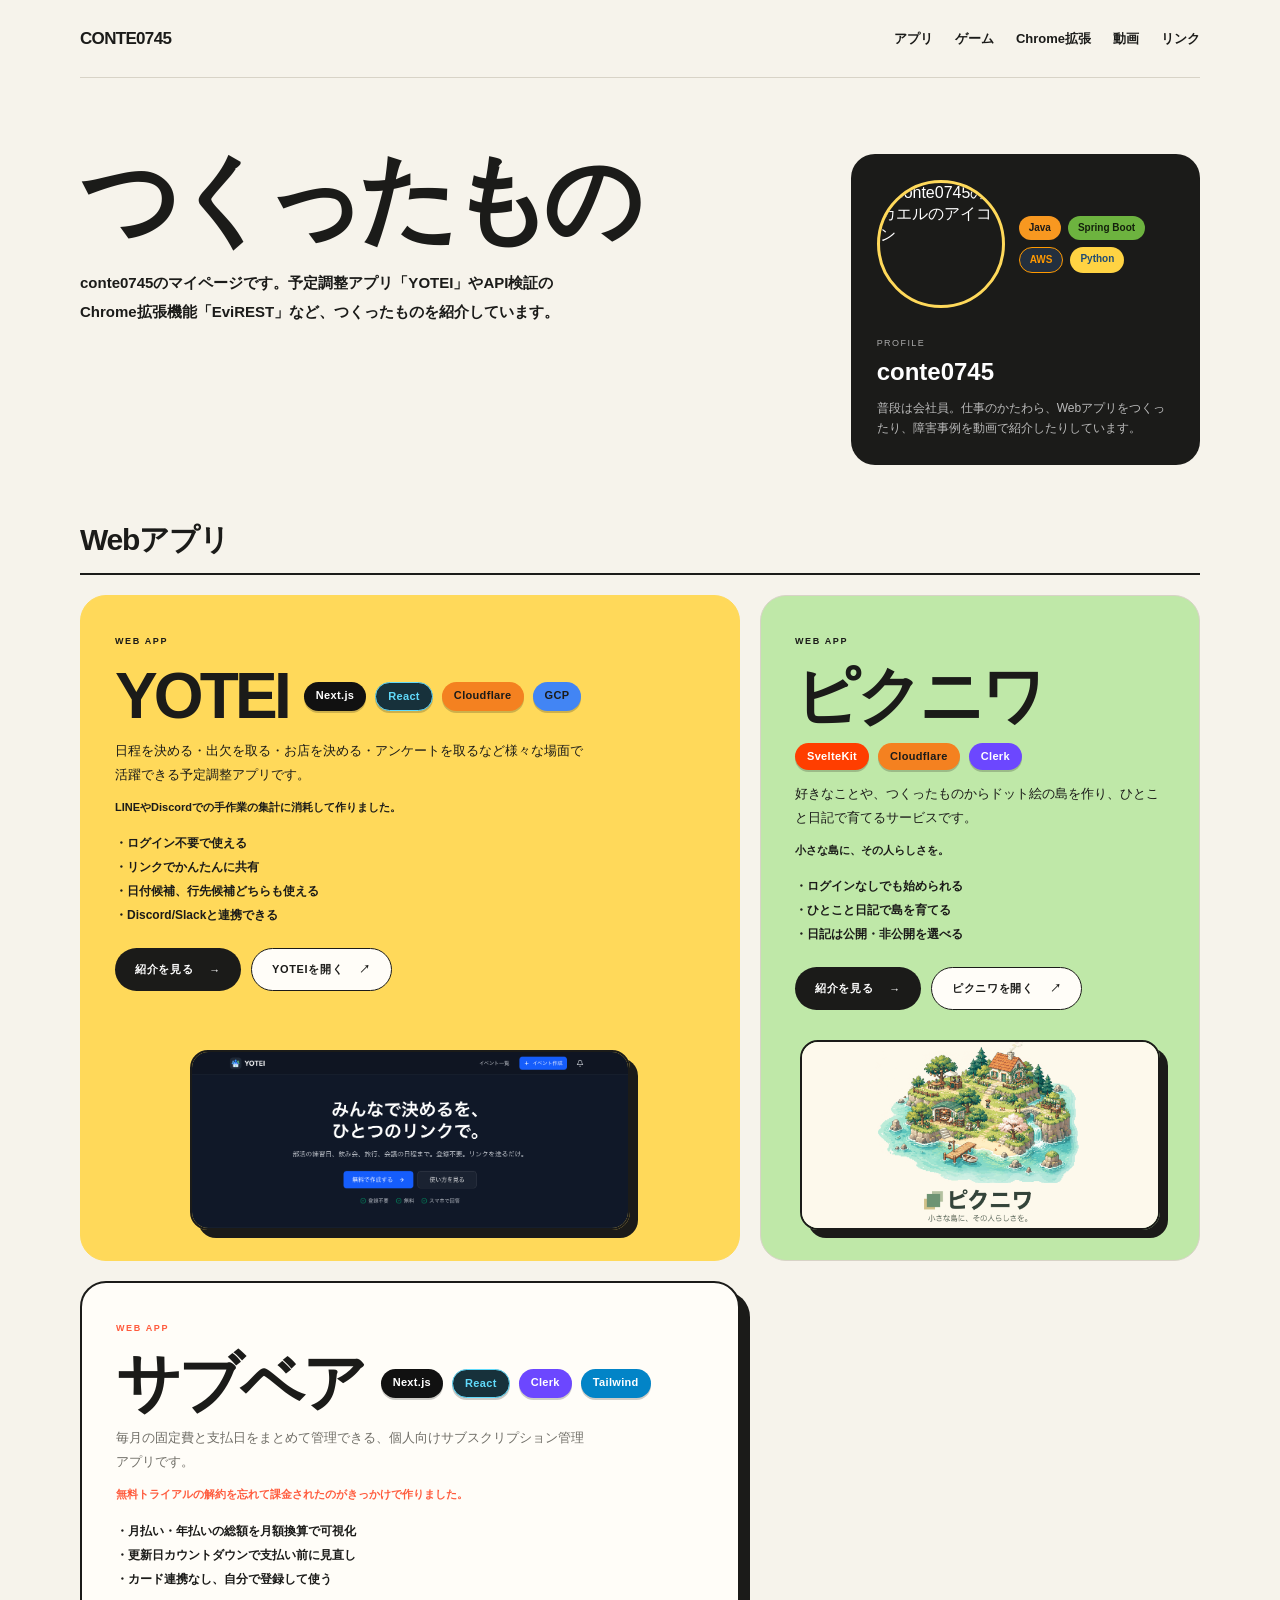
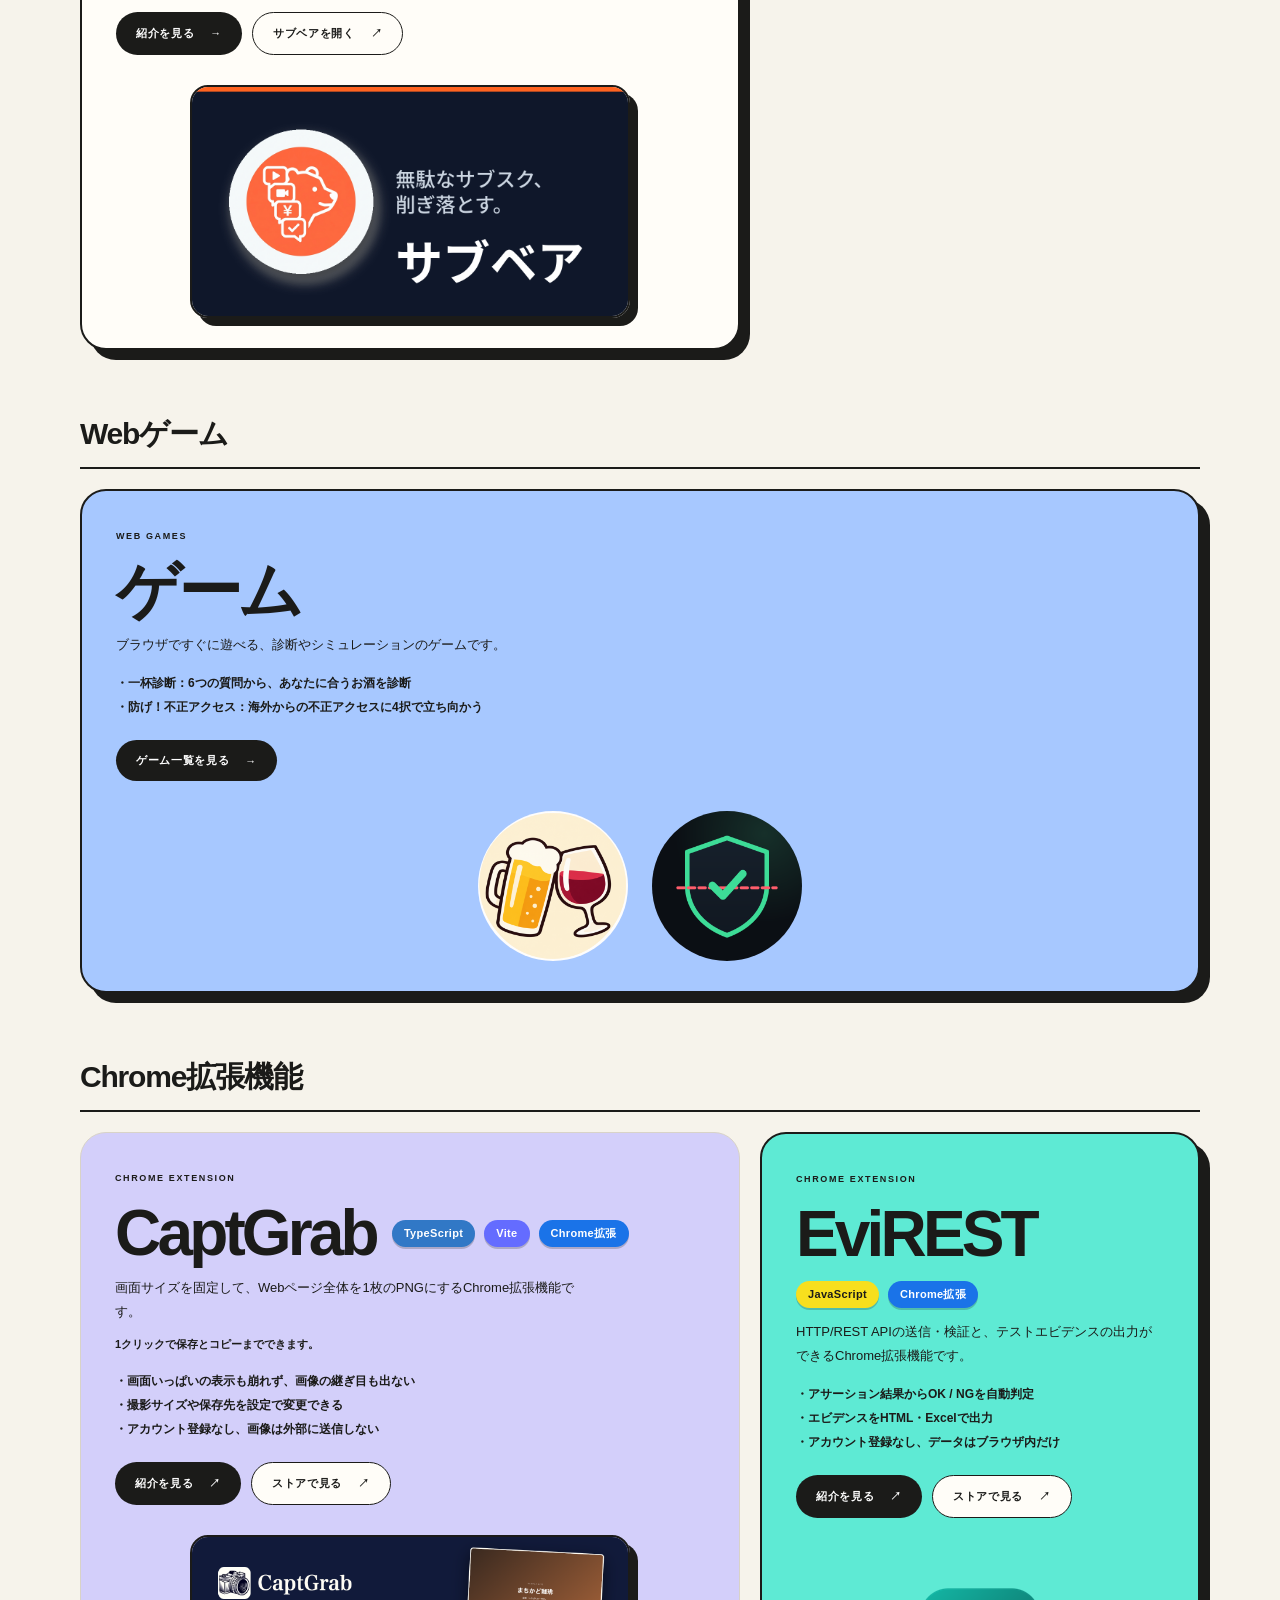
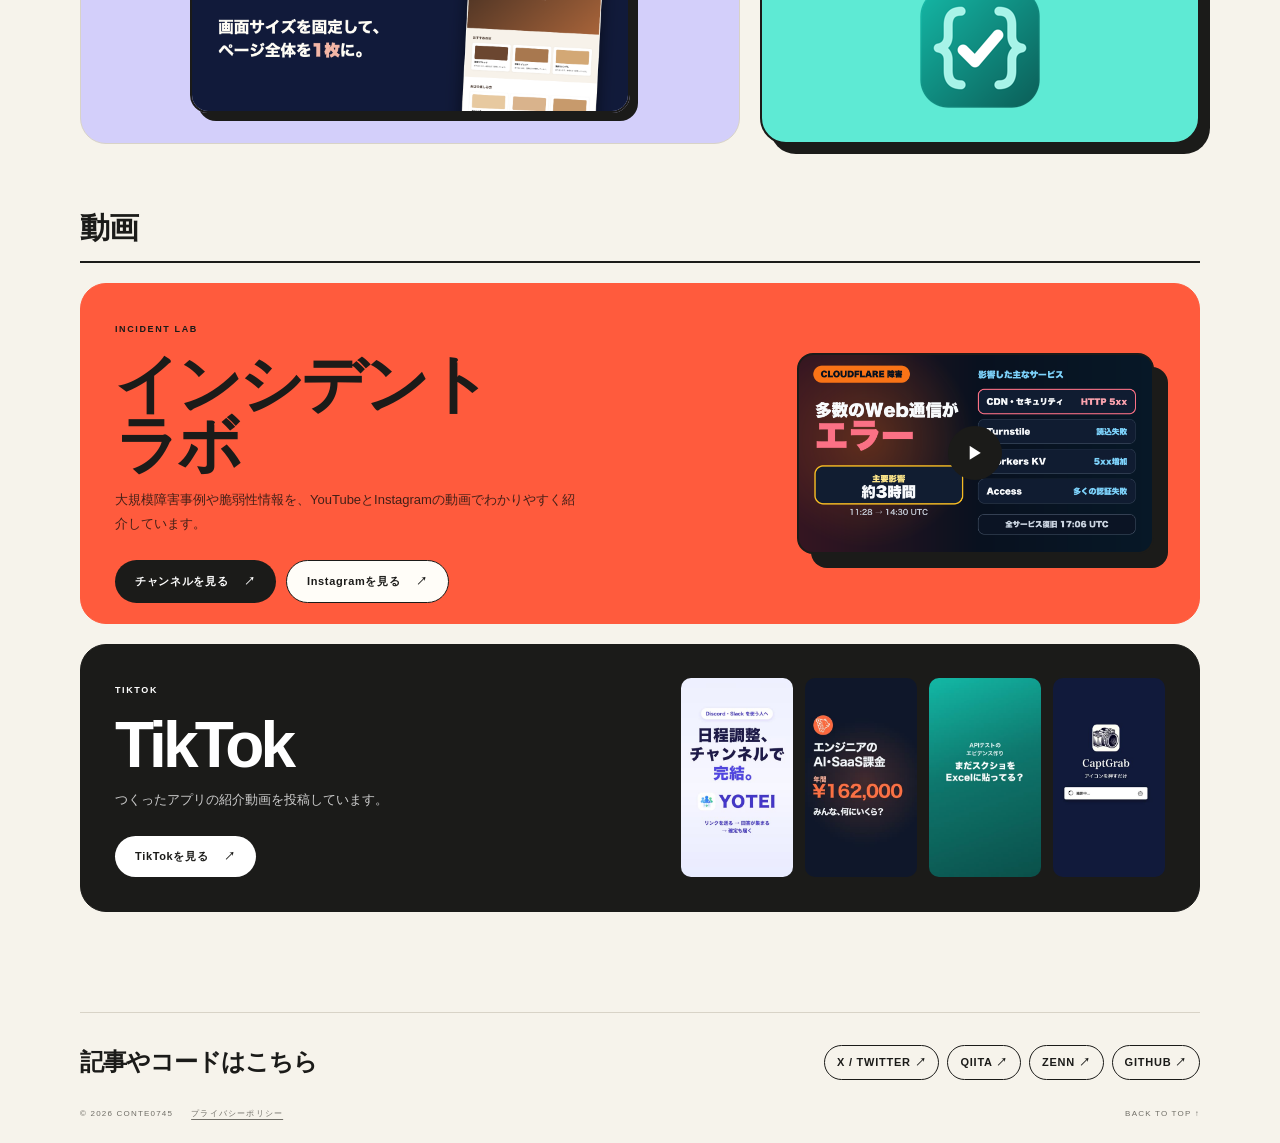
==== commit 8b98953b: "インシデントラボの説明に脆弱性情報を追記 Co-Authored-By: Claude Opus 5.5 <noreply@anthropic.com>" ====
--- a/index.html
+++ b/index.html
@@ -373,7 +373,7 @@
         <div class="card-content">
           <span class="kind">INCIDENT LAB</span>
           <h2>インシデント<br />ラボ</h2>
-          <p>大規模障害事例を、YouTubeとInstagramの動画でわかりやすく紹介しています。</p>
+          <p>大規模障害事例や脆弱性情報を、YouTubeとInstagramの動画でわかりやすく紹介しています。</p>
           <div class="card-actions">
             <a
               class="button"
